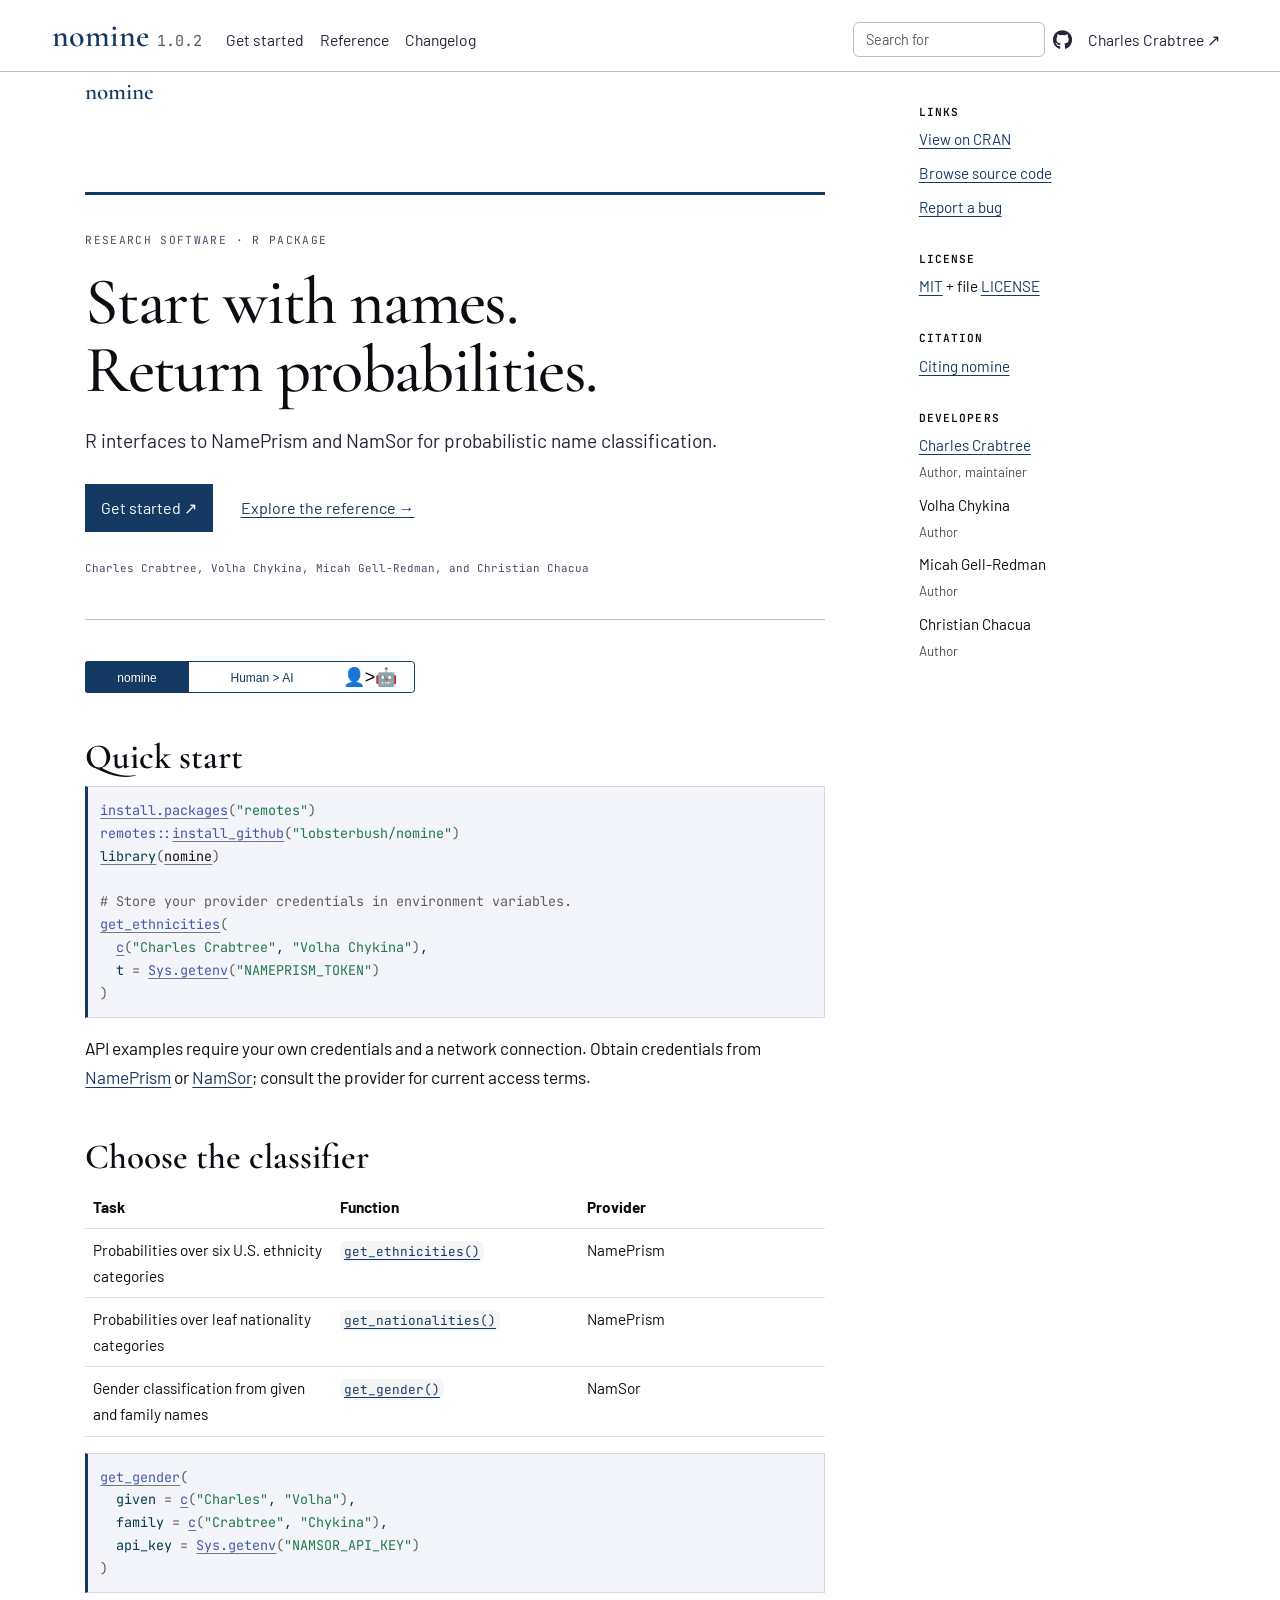
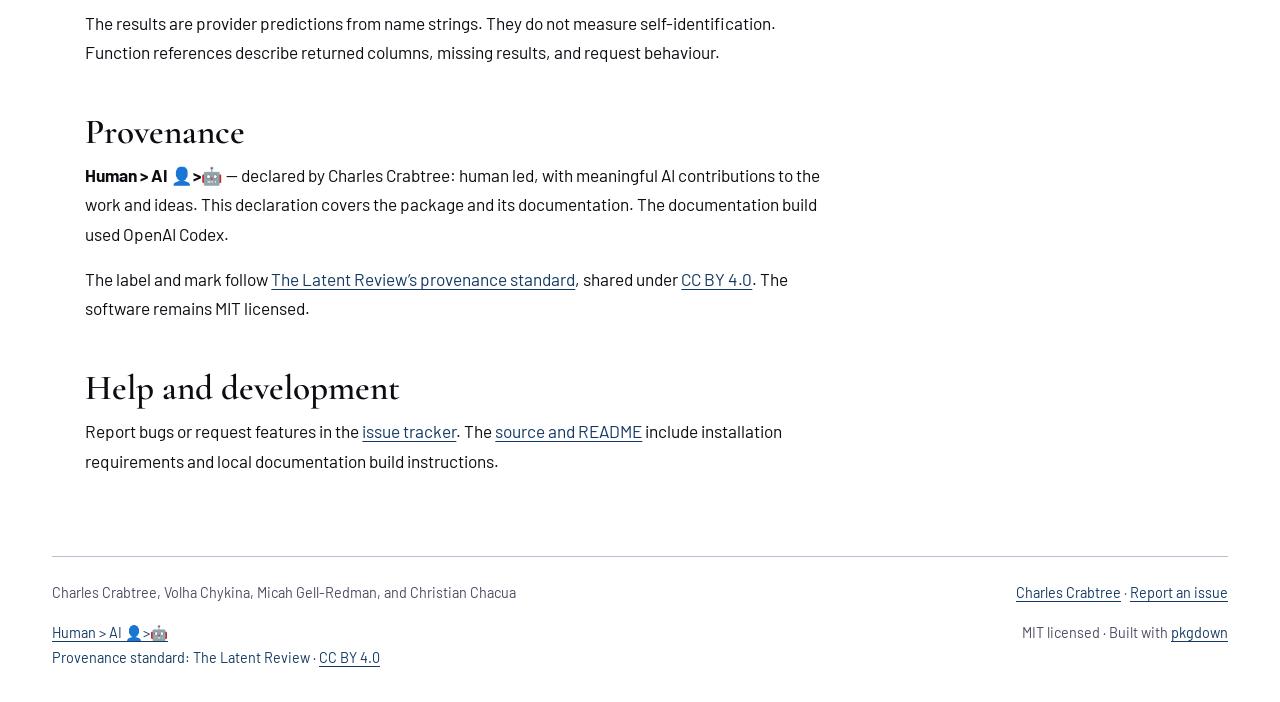
==== index.html @ 4169d0fc "Add documentation site and Human > AI provenance badges Co-Authored-By: warp-agent <warp-agent@warp." ====
<!DOCTYPE html>
<!-- Generated by pkgdown: do not edit by hand --><html lang="en">
<head>
<meta http-equiv="Content-Type" content="text/html; charset=UTF-8">
<meta charset="utf-8">
<meta http-equiv="X-UA-Compatible" content="IE=edge">
<meta name="viewport" content="width=device-width, initial-scale=1, shrink-to-fit=no">
<title>R interfaces to NamePrism and NamSor for probabilistic name classification • nomine</title>
<script src="deps/jquery-3.6.0/jquery-3.6.0.min.js"></script><meta name="viewport" content="width=device-width, initial-scale=1, shrink-to-fit=no">
<link href="deps/bootstrap-5.3.1/bootstrap.min.css" rel="stylesheet">
<script src="deps/bootstrap-5.3.1/bootstrap.bundle.min.js"></script><link href="deps/font-awesome-6.5.2/css/all.min.css" rel="stylesheet">
<link href="deps/font-awesome-6.5.2/css/v4-shims.min.css" rel="stylesheet">
<script src="deps/headroom-0.11.0/headroom.min.js"></script><script src="deps/headroom-0.11.0/jQuery.headroom.min.js"></script><script src="deps/bootstrap-toc-1.0.1/bootstrap-toc.min.js"></script><script src="deps/clipboard.js-2.0.11/clipboard.min.js"></script><script src="deps/search-1.0.0/autocomplete.jquery.min.js"></script><script src="deps/search-1.0.0/fuse.min.js"></script><script src="deps/search-1.0.0/mark.min.js"></script><!-- pkgdown --><script src="pkgdown.js"></script><link href="extra.css" rel="stylesheet">
<meta property="og:title" content="R interfaces to NamePrism and NamSor for probabilistic name classification">
<meta name="description" content="R interfaces to NamePrism and NamSor for probabilistic name classification.">
<meta property="og:description" content="R interfaces to NamePrism and NamSor for probabilistic name classification.">
<meta name="theme-color" content="#143a63">
</head>
<body>
    <a href="#main" class="visually-hidden-focusable">Skip to contents</a>


    <nav class="navbar navbar-expand-lg fixed-top bg-light" data-bs-theme="light" aria-label="Site navigation"><div class="container">

    <a class="navbar-brand me-2" href="index.html">nomine</a>

    <small class="nav-text text-muted me-auto" data-bs-toggle="tooltip" data-bs-placement="bottom" title="">1.0.2</small>


    <button class="navbar-toggler" type="button" data-bs-toggle="collapse" data-bs-target="#navbar" aria-controls="navbar" aria-expanded="false" aria-label="Toggle navigation">
      <span class="navbar-toggler-icon"></span>
    </button>

    <div id="navbar" class="collapse navbar-collapse ms-3">
      <ul class="navbar-nav me-auto">
<li class="nav-item"><a class="nav-link" href="index.html#quick-start">Get started</a></li>
<li class="nav-item"><a class="nav-link" href="reference/index.html">Reference</a></li>
<li class="nav-item"><a class="nav-link" href="news/index.html">Changelog</a></li>
      </ul>
<ul class="navbar-nav">
<li class="nav-item"><form class="form-inline" role="search">
 <input class="form-control" type="search" name="search-input" id="search-input" autocomplete="off" aria-label="Search site" placeholder="Search for" data-search-index="search.json">
</form></li>
<li class="nav-item"><a class="external-link nav-link" href="https://github.com/lobsterbush/nomine/" aria-label="GitHub"><span class="fa fab fa-github fa-lg"></span></a></li>
<li class="nav-item"><a class="external-link nav-link" href="https://charlescrabtree.org/">Charles Crabtree ↗</a></li>
      </ul>
</div>


  </div>
</nav><div class="container template-home">
<div class="row">
  <main id="main" class="col-md-9"><div class="section level1">
<div class="page-header"><h1 id="nomine">nomine<a class="anchor" aria-label="anchor" href="#nomine"></a>
</h1></div>
<div class="repllm-hero">
<p class="eyebrow">
Research software · R package
</p>
<p class="hero-title">
Start with names.<br>Return probabilities.
</p>
<p class="hero-summary">
R interfaces to NamePrism and NamSor for probabilistic name classification.
</p>
<p class="hero-links">
<a class="hero-primary" href="#quick-start">Get started ↗</a><a href="reference/index.html">Explore the reference →</a>
</p>
<p class="hero-meta">
Charles Crabtree, Volha Chykina, Micah Gell-Redman, and Christian Chacua
</p>
</div>
<p><a href="https://thelatentreview.com/provenance/" class="external-link"><img src="reference/figures/provenance.svg" alt="nomine: Human &gt; AI 👤&gt;🤖"></a></p>
<div class="section level2">
<h2 id="quick-start">Quick start<a class="anchor" aria-label="anchor" href="#quick-start"></a>
</h2>
<div class="sourceCode" id="cb1"><pre class="downlit sourceCode r">
<code class="sourceCode R"><span><span class="fu"><a href="https://rdrr.io/r/utils/install.packages.html" class="external-link">install.packages</a></span><span class="op">(</span><span class="st">"remotes"</span><span class="op">)</span></span>
<span><span class="fu">remotes</span><span class="fu">::</span><span class="fu"><a href="https://remotes.r-lib.org/reference/install_github.html" class="external-link">install_github</a></span><span class="op">(</span><span class="st">"lobsterbush/nomine"</span><span class="op">)</span></span>
<span><span class="kw"><a href="https://rdrr.io/r/base/library.html" class="external-link">library</a></span><span class="op">(</span><span class="va"><a href="https://github.com/lobsterbush/nomine" class="external-link">nomine</a></span><span class="op">)</span></span>
<span></span>
<span><span class="co"># Store your provider credentials in environment variables.</span></span>
<span><span class="fu"><a href="reference/get_ethnicities.html">get_ethnicities</a></span><span class="op">(</span></span>
<span>  <span class="fu"><a href="https://rdrr.io/r/base/c.html" class="external-link">c</a></span><span class="op">(</span><span class="st">"Charles Crabtree"</span>, <span class="st">"Volha Chykina"</span><span class="op">)</span>,</span>
<span>  t <span class="op">=</span> <span class="fu"><a href="https://rdrr.io/r/base/Sys.getenv.html" class="external-link">Sys.getenv</a></span><span class="op">(</span><span class="st">"NAMEPRISM_TOKEN"</span><span class="op">)</span></span>
<span><span class="op">)</span></span></code></pre></div>
<p>API examples require your own credentials and a network connection. Obtain credentials from <a href="https://www.name-prism.com/api" class="external-link">NamePrism</a> or <a href="https://namsor.app/" class="external-link">NamSor</a>; consult the provider for current access terms.</p>
</div>
<div class="section level2">
<h2 id="choose-the-classifier">Choose the classifier<a class="anchor" aria-label="anchor" href="#choose-the-classifier"></a>
</h2>
<table class="table">
<colgroup>
<col width="33%">
<col width="33%">
<col width="33%">
</colgroup>
<thead><tr>
<th>Task</th>
<th>Function</th>
<th>Provider</th>
</tr></thead>
<tbody>
<tr>
<td>Probabilities over six U.S. ethnicity categories</td>
<td><a href="reference/get_ethnicities.html"><code>get_ethnicities()</code></a></td>
<td>NamePrism</td>
</tr>
<tr>
<td>Probabilities over leaf nationality categories</td>
<td><a href="reference/get_nationalities.html"><code>get_nationalities()</code></a></td>
<td>NamePrism</td>
</tr>
<tr>
<td>Gender classification from given and family names</td>
<td><a href="reference/get_gender.html"><code>get_gender()</code></a></td>
<td>NamSor</td>
</tr>
</tbody>
</table>
<div class="sourceCode" id="cb2"><pre class="downlit sourceCode r">
<code class="sourceCode R"><span><span class="fu"><a href="reference/get_gender.html">get_gender</a></span><span class="op">(</span></span>
<span>  given <span class="op">=</span> <span class="fu"><a href="https://rdrr.io/r/base/c.html" class="external-link">c</a></span><span class="op">(</span><span class="st">"Charles"</span>, <span class="st">"Volha"</span><span class="op">)</span>,</span>
<span>  family <span class="op">=</span> <span class="fu"><a href="https://rdrr.io/r/base/c.html" class="external-link">c</a></span><span class="op">(</span><span class="st">"Crabtree"</span>, <span class="st">"Chykina"</span><span class="op">)</span>,</span>
<span>  api_key <span class="op">=</span> <span class="fu"><a href="https://rdrr.io/r/base/Sys.getenv.html" class="external-link">Sys.getenv</a></span><span class="op">(</span><span class="st">"NAMSOR_API_KEY"</span><span class="op">)</span></span>
<span><span class="op">)</span></span></code></pre></div>
<p>The results are provider predictions from name strings. They do not measure self-identification. Function references describe returned columns, missing results, and request behaviour.</p>
</div>
<div class="section level2">
<h2 id="provenance">Provenance<a class="anchor" aria-label="anchor" href="#provenance"></a>
</h2>
<p><strong>Human &gt; AI 👤&gt;🤖</strong> — declared by Charles Crabtree: human led, with meaningful AI contributions to the work and ideas. This declaration covers the package and its documentation. The documentation build used OpenAI Codex.</p>
<p>The label and mark follow <a href="https://thelatentreview.com/provenance/" class="external-link">The Latent Review’s provenance standard</a>, shared under <a href="https://creativecommons.org/licenses/by/4.0/" class="external-link">CC BY 4.0</a>. The software remains MIT licensed.</p>
</div>
<div class="section level2">
<h2 id="help-and-development">Help and development<a class="anchor" aria-label="anchor" href="#help-and-development"></a>
</h2>
<p>Report bugs or request features in the <a href="https://github.com/lobsterbush/nomine/issues" class="external-link">issue tracker</a>. The <a href="https://github.com/lobsterbush/nomine" class="external-link">source and README</a> include installation requirements and local documentation build instructions.</p>
</div>
</div>
  </main><aside class="col-md-3"><div class="links">
<h2 data-toc-skip>Links</h2>
<ul class="list-unstyled">
<li><a href="https://cloud.r-project.org/package=nomine" class="external-link">View on CRAN</a></li>
<li><a href="https://github.com/lobsterbush/nomine/" class="external-link">Browse source code</a></li>
<li><a href="https://github.com/lobsterbush/nomine/issues" class="external-link">Report a bug</a></li>
</ul>
</div>

<div class="license">
<h2 data-toc-skip>License</h2>
<ul class="list-unstyled">
<li>
<a href="https://opensource.org/licenses/mit-license.php" class="external-link">MIT</a> + file <a href="LICENSE-text.html">LICENSE</a>
</li>
</ul>
</div>


<div class="citation">
<h2 data-toc-skip>Citation</h2>
<ul class="list-unstyled">
<li><a href="authors.html#citation">Citing nomine</a></li>
</ul>
</div>

<div class="developers">
<h2 data-toc-skip>Developers</h2>
<ul class="list-unstyled">
<li>
<a href="https://charlescrabtree.org/" class="external-link">Charles Crabtree</a> <br><small class="roles"> Author, maintainer </small>   </li>
<li>Volha Chykina <br><small class="roles"> Author </small>   </li>
<li>Micah Gell-Redman <br><small class="roles"> Author </small>   </li>
<li>Christian Chacua <br><small class="roles"> Author </small>   </li>
</ul>
</div>



  </aside>
</div>


    <footer><div class="pkgdown-footer-left">
<p>Charles Crabtree, Volha Chykina, Micah Gell-Redman, and Christian Chacua</p>
<p class="provenance-label"><a href="https://thelatentreview.com/provenance/" class="external-link">Human &gt; AI <span aria-hidden="true">👤&gt;🤖</span></a><br>Provenance standard: The Latent Review · <a href="https://creativecommons.org/licenses/by/4.0/" class="external-link">CC BY 4.0</a></p>
</div>
<div class="pkgdown-footer-right">
<p><a href="https://charlescrabtree.org/" class="external-link">Charles Crabtree</a> · <a href="https://github.com/lobsterbush/nomine/issues" class="external-link">Report an issue</a></p>
<p>MIT licensed · Built with <a href="https://pkgdown.r-lib.org/" class="external-link">pkgdown</a></p>
</div>

    </footer>
</div>





  </body>
</html>
---- deps/font-awesome-6.5.2/css/v4-shims.min.css ----
/*!
 * Font Awesome Free 6.5.2 by @fontawesome - https://fontawesome.com
 * License - https://fontawesome.com/license/free (Icons: CC BY 4.0, Fonts: SIL OFL 1.1, Code: MIT License)
 * Copyright 2024 Fonticons, Inc.
 */
.fa.fa-glass:before{content:"\f000"}.fa.fa-envelope-o{font-family:"Font Awesome 6 Free";font-weight:400}.fa.fa-envelope-o:before{content:"\f0e0"}.fa.fa-star-o{font-family:"Font Awesome 6 Free";font-weight:400}.fa.fa-star-o:before{content:"\f005"}.fa.fa-close:before,.fa.fa-remove:before{content:"\f00d"}.fa.fa-gear:before{content:"\f013"}.fa.fa-trash-o{font-family:"Font Awesome 6 Free";font-weight:400}.fa.fa-trash-o:before{content:"\f2ed"}.fa.fa-home:before{content:"\f015"}.fa.fa-file-o{font-family:"Font Awesome 6 Free";font-weight:400}.fa.fa-file-o:before{content:"\f15b"}.fa.fa-clock-o{font-family:"Font Awesome 6 Free";font-weight:400}.fa.fa-clock-o:before{content:"\f017"}.fa.fa-arrow-circle-o-down{font-family:"Font Awesome 6 Free";font-weight:400}.fa.fa-arrow-circle-o-down:before{content:"\f358"}.fa.fa-arrow-circle-o-up{font-family:"Font Awesome 6 Free";font-weight:400}.fa.fa-arrow-circle-o-up:before{content:"\f35b"}.fa.fa-play-circle-o{font-family:"Font Awesome 6 Free";font-weight:400}.fa.fa-play-circle-o:before{content:"\f144"}.fa.fa-repeat:before,.fa.fa-rotate-right:before{content:"\f01e"}.fa.fa-refresh:before{content:"\f021"}.fa.fa-list-alt{font-family:"Font Awesome 6 Free";font-weight:400}.fa.fa-list-alt:before{content:"\f022"}.fa.fa-dedent:before{content:"\f03b"}.fa.fa-video-camera:before{content:"\f03d"}.fa.fa-picture-o{font-family:"Font Awesome 6 Free";font-weight:400}.fa.fa-picture-o:before{content:"\f03e"}.fa.fa-photo{font-family:"Font Awesome 6 Free";font-weight:400}.fa.fa-photo:before{content:"\f03e"}.fa.fa-image{font-family:"Font Awesome 6 Free";font-weight:400}.fa.fa-image:before{content:"\f03e"}.fa.fa-map-marker:before{content:"\f3c5"}.fa.fa-pencil-square-o{font-family:"Font Awesome 6 Free";font-weight:400}.fa.fa-pencil-square-o:before{content:"\f044"}.fa.fa-edit{font-family:"Font Awesome 6 Free";font-weight:400}.fa.fa-edit:before{content:"\f044"}.fa.fa-share-square-o:before{content:"\f14d"}.fa.fa-check-square-o{font-family:"Font Awesome 6 Free";font-weight:400}.fa.fa-check-square-o:before{content:"\f14a"}.fa.fa-arrows:before{content:"\f0b2"}.fa.fa-times-circle-o{font-family:"Font Awesome 6 Free";font-weight:400}.fa.fa-times-circle-o:before{content:"\f057"}.fa.fa-check-circle-o{font-family:"Font Awesome 6 Free";font-weight:400}.fa.fa-check-circle-o:before{content:"\f058"}.fa.fa-mail-forward:before{content:"\f064"}.fa.fa-expand:before{content:"\f424"}.fa.fa-compress:before{content:"\f422"}.fa.fa-eye,.fa.fa-eye-slash{font-family:"Font Awesome 6 Free";font-weight:400}.fa.fa-warning:before{content:"\f071"}.fa.fa-calendar:before{content:"\f073"}.fa.fa-arrows-v:before{content:"\f338"}.fa.fa-arrows-h:before{content:"\f337"}.fa.fa-bar-chart-o:before,.fa.fa-bar-chart:before{content:"\e0e3"}.fa.fa-twitter-square{font-family:"Font Awesome 6 Brands";font-weight:400}.fa.fa-twitter-square:before{content:"\f081"}.fa.fa-facebook-square{font-family:"Font Awesome 6 Brands";font-weight:400}.fa.fa-facebook-square:before{content:"\f082"}.fa.fa-gears:before{content:"\f085"}.fa.fa-thumbs-o-up{font-family:"Font Awesome 6 Free";font-weight:400}.fa.fa-thumbs-o-up:before{content:"\f164"}.fa.fa-thumbs-o-down{font-family:"Font Awesome 6 Free";font-weight:400}.fa.fa-thumbs-o-down:before{content:"\f165"}.fa.fa-heart-o{font-family:"Font Awesome 6 Free";font-weight:400}.fa.fa-heart-o:before{content:"\f004"}.fa.fa-sign-out:before{content:"\f2f5"}.fa.fa-linkedin-square{font-family:"Font Awesome 6 Brands";font-weight:400}.fa.fa-linkedin-square:before{content:"\f08c"}.fa.fa-thumb-tack:before{content:"\f08d"}.fa.fa-external-link:before{content:"\f35d"}.fa.fa-sign-in:before{content:"\f2f6"}.fa.fa-github-square{font-family:"Font Awesome 6 Brands";font-weight:400}.fa.fa-github-square:before{content:"\f092"}.fa.fa-lemon-o{font-family:"Font Awesome 6 Free";font-weight:400}.fa.fa-lemon-o:before{content:"\f094"}.fa.fa-square-o{font-family:"Font Awesome 6 Free";font-weight:400}.fa.fa-square-o:before{content:"\f0c8"}.fa.fa-bookmark-o{font-family:"Font Awesome 6 Free";font-weight:400}.fa.fa-bookmark-o:before{content:"\f02e"}.fa.fa-facebook,.fa.fa-twitter{font-family:"Font Awesome 6 Brands";font-weight:400}.fa.fa-facebook:before{content:"\f39e"}.fa.fa-facebook-f{font-family:"Font Awesome 6 Brands";font-weight:400}.fa.fa-facebook-f:before{content:"\f39e"}.fa.fa-github{font-family:"Font Awesome 6 Brands";font-weight:400}.fa.fa-credit-card{font-family:"Font Awesome 6 Free";font-weight:400}.fa.fa-feed:before{content:"\f09e"}.fa.fa-hdd-o{font-family:"Font Awesome 6 Free";font-weight:400}.fa.fa-hdd-o:before{content:"\f0a0"}.fa.fa-hand-o-right{font-family:"Font Awesome 6 Free";font-weight:400}.fa.fa-hand-o-right:before{content:"\f0a4"}.fa.fa-hand-o-left{font-family:"Font Awesome 6 Free";font-weight:400}.fa.fa-hand-o-left:before{content:"\f0a5"}.fa.fa-hand-o-up{font-family:"Font Awesome 6 Free";font-weight:400}.fa.fa-hand-o-up:before{content:"\f0a6"}.fa.fa-hand-o-down{font-family:"Font Awesome 6 Free";font-weight:400}.fa.fa-hand-o-down:before{content:"\f0a7"}.fa.fa-globe:before{content:"\f57d"}.fa.fa-tasks:before{content:"\f828"}.fa.fa-arrows-alt:before{content:"\f31e"}.fa.fa-group:before{content:"\f0c0"}.fa.fa-chain:before{content:"\f0c1"}.fa.fa-cut:before{content:"\f0c4"}.fa.fa-files-o{font-family:"Font Awesome 6 Free";font-weight:400}.fa.fa-files-o:before{content:"\f0c5"}.fa.fa-floppy-o{font-family:"Font Awesome 6 Free";font-weight:400}.fa.fa-floppy-o:before{content:"\f0c7"}.fa.fa-save{font-family:"Font Awesome 6 Free";font-weight:400}.fa.fa-save:before{content:"\f0c7"}.fa.fa-navicon:before,.fa.fa-reorder:before{content:"\f0c9"}.fa.fa-magic:before{content:"\e2ca"}.fa.fa-pinterest,.fa.fa-pinterest-square{font-family:"Font Awesome 6 Brands";font-weight:400}.fa.fa-pinterest-square:before{content:"\f0d3"}.fa.fa-google-plus-square{font-family:"Font Awesome 6 Brands";font-weight:400}.fa.fa-google-plus-square:before{content:"\f0d4"}.fa.fa-google-plus{font-family:"Font Awesome 6 Brands";font-weight:400}.fa.fa-google-plus:before{content:"\f0d5"}.fa.fa-money:before{content:"\f3d1"}.fa.fa-unsorted:before{content:"\f0dc"}.fa.fa-sort-desc:before{content:"\f0dd"}.fa.fa-sort-asc:before{content:"\f0de"}.fa.fa-linkedin{font-family:"Font Awesome 6 Brands";font-weight:400}.fa.fa-linkedin:before{content:"\f0e1"}.fa.fa-rotate-left:before{content:"\f0e2"}.fa.fa-legal:before{content:"\f0e3"}.fa.fa-dashboard:before,.fa.fa-tachometer:before{content:"\f625"}.fa.fa-comment-o{font-family:"Font Awesome 6 Free";font-weight:400}.fa.fa-comment-o:before{content:"\f075"}.fa.fa-comments-o{font-family:"Font Awesome 6 Free";font-weight:400}.fa.fa-comments-o:before{content:"\f086"}.fa.fa-flash:before{content:"\f0e7"}.fa.fa-clipboard:before{content:"\f0ea"}.fa.fa-lightbulb-o{font-family:"Font Awesome 6 Free";font-weight:400}.fa.fa-lightbulb-o:before{content:"\f0eb"}.fa.fa-exchange:before{content:"\f362"}.fa.fa-cloud-download:before{content:"\f0ed"}.fa.fa-cloud-upload:before{content:"\f0ee"}.fa.fa-bell-o{font-family:"Font Awesome 6 Free";font-weight:400}.fa.fa-bell-o:before{content:"\f0f3"}.fa.fa-cutlery:before{content:"\f2e7"}.fa.fa-file-text-o{font-family:"Font Awesome 6 Free";font-weight:400}.fa.fa-file-text-o:before{content:"\f15c"}.fa.fa-building-o{font-family:"Font Awesome 6 Free";font-weight:400}.fa.fa-building-o:before{content:"\f1ad"}.fa.fa-hospital-o{font-family:"Font Awesome 6 Free";font-weight:400}.fa.fa-hospital-o:before{content:"\f0f8"}.fa.fa-tablet:before{content:"\f3fa"}.fa.fa-mobile-phone:before,.fa.fa-mobile:before{content:"\f3cd"}.fa.fa-circle-o{font-family:"Font Awesome 6 Free";font-weight:400}.fa.fa-circle-o:before{content:"\f111"}.fa.fa-mail-reply:before{content:"\f3e5"}.fa.fa-github-alt{font-family:"Font Awesome 6 Brands";font-weight:400}.fa.fa-folder-o{font-family:"Font Awesome 6 Free";font-weight:400}.fa.fa-folder-o:before{content:"\f07b"}.fa.fa-folder-open-o{font-family:"Font Awesome 6 Free";font-weight:400}.fa.fa-folder-open-o:before{content:"\f07c"}.fa.fa-smile-o{font-family:"Font Awesome 6 Free";font-weight:400}.fa.fa-smile-o:before{content:"\f118"}.fa.fa-frown-o{font-family:"Font Awesome 6 Free";font-weight:400}.fa.fa-frown-o:before{content:"\f119"}.fa.fa-meh-o{font-family:"Font Awesome 6 Free";font-weight:400}.fa.fa-meh-o:before{content:"\f11a"}.fa.fa-keyboard-o{font-family:"Font Awesome 6 Free";font-weight:400}.fa.fa-keyboard-o:before{content:"\f11c"}.fa.fa-flag-o{font-family:"Font Awesome 6 Free";font-weight:400}.fa.fa-flag-o:before{content:"\f024"}.fa.fa-mail-reply-all:before{content:"\f122"}.fa.fa-star-half-o{font-family:"Font Awesome 6 Free";font-weight:400}.fa.fa-star-half-o:before{content:"\f5c0"}.fa.fa-star-half-empty{font-family:"Font Awesome 6 Free";font-weight:400}.fa.fa-star-half-empty:before{content:"\f5c0"}.fa.fa-star-half-full{font-family:"Font Awesome 6 Free";font-weight:400}.fa.fa-star-half-full:before{content:"\f5c0"}.fa.fa-code-fork:before{content:"\f126"}.fa.fa-chain-broken:before,.fa.fa-unlink:before{content:"\f127"}.fa.fa-calendar-o{font-family:"Font Awesome 6 Free";font-weight:400}.fa.fa-calendar-o:before{content:"\f133"}.fa.fa-css3,.fa.fa-html5,.fa.fa-maxcdn{font-family:"Font Awesome 6 Brands";font-weight:400}.fa.fa-unlock-alt:before{content:"\f09c"}.fa.fa-minus-square-o{font-family:"Font Awesome 6 Free";font-weight:400}.fa.fa-minus-square-o:before{content:"\f146"}.fa.fa-level-up:before{content:"\f3bf"}.fa.fa-level-down:before{content:"\f3be"}.fa.fa-pencil-square:before{content:"\f14b"}.fa.fa-external-link-square:before{content:"\f360"}.fa.fa-compass{font-family:"Font Awesome 6 Free";font-weight:400}.fa.fa-caret-square-o-down{font-family:"Font Awesome 6 Free";font-weight:400}.fa.fa-caret-square-o-down:before{content:"\f150"}.fa.fa-toggle-down{font-family:"Font Awesome 6 Free";font-weight:400}.fa.fa-toggle-down:before{content:"\f150"}.fa.fa-caret-square-o-up{font-family:"Font Awesome 6 Free";font-weight:400}.fa.fa-caret-square-o-up:before{content:"\f151"}.fa.fa-toggle-up{font-family:"Font Awesome 6 Free";font-weight:400}.fa.fa-toggle-up:before{content:"\f151"}.fa.fa-caret-square-o-right{font-family:"Font Awesome 6 Free";font-weight:400}.fa.fa-caret-square-o-right:before{content:"\f152"}.fa.fa-toggle-right{font-family:"Font Awesome 6 Free";font-weight:400}.fa.fa-toggle-right:before{content:"\f152"}.fa.fa-eur:before,.fa.fa-euro:before{content:"\f153"}.fa.fa-gbp:before{content:"\f154"}.fa.fa-dollar:before,.fa.fa-usd:before{content:"\24"}.fa.fa-inr:before,.fa.fa-rupee:before{content:"\e1bc"}.fa.fa-cny:before,.fa.fa-jpy:before,.fa.fa-rmb:before,.fa.fa-yen:before{content:"\f157"}.fa.fa-rouble:before,.fa.fa-rub:before,.fa.fa-ruble:before{content:"\f158"}.fa.fa-krw:before,.fa.fa-won:before{content:"\f159"}.fa.fa-bitcoin,.fa.fa-btc{font-family:"Font Awesome 6 Brands";font-weight:400}.fa.fa-bitcoin:before{content:"\f15a"}.fa.fa-file-text:before{content:"\f15c"}.fa.fa-sort-alpha-asc:before{content:"\f15d"}.fa.fa-sort-alpha-desc:before{content:"\f881"}.fa.fa-sort-amount-asc:before{content:"\f884"}.fa.fa-sort-amount-desc:before{content:"\f160"}.fa.fa-sort-numeric-asc:before{content:"\f162"}.fa.fa-sort-numeric-desc:before{content:"\f886"}.fa.fa-youtube-square{font-family:"Font Awesome 6 Brands";font-weight:400}.fa.fa-youtube-square:before{content:"\f431"}.fa.fa-xing,.fa.fa-xing-square,.fa.fa-youtube{font-family:"Font Awesome 6 Brands";font-weight:400}.fa.fa-xing-square:before{content:"\f169"}.fa.fa-youtube-play{font-family:"Font Awesome 6 Brands";font-weight:400}.fa.fa-youtube-play:before{content:"\f167"}.fa.fa-adn,.fa.fa-bitbucket,.fa.fa-bitbucket-square,.fa.fa-dropbox,.fa.fa-flickr,.fa.fa-instagram,.fa.fa-stack-overflow{font-family:"Font Awesome 6 Brands";font-weight:400}.fa.fa-bitbucket-square:before{content:"\f171"}.fa.fa-tumblr,.fa.fa-tumblr-square{font-family:"Font Awesome 6 Brands";font-weight:400}.fa.fa-tumblr-square:before{content:"\f174"}.fa.fa-long-arrow-down:before{content:"\f309"}.fa.fa-long-arrow-up:before{content:"\f30c"}.fa.fa-long-arrow-left:before{content:"\f30a"}.fa.fa-long-arrow-right:before{content:"\f30b"}.fa.fa-android,.fa.fa-apple,.fa.fa-dribbble,.fa.fa-foursquare,.fa.fa-gittip,.fa.fa-gratipay,.fa.fa-linux,.fa.fa-skype,.fa.fa-trello,.fa.fa-windows{font-family:"Font Awesome 6 Brands";font-weight:400}.fa.fa-gittip:before{content:"\f184"}.fa.fa-sun-o{font-family:"Font Awesome 6 Free";font-weight:400}.fa.fa-sun-o:before{content:"\f185"}.fa.fa-moon-o{font-family:"Font Awesome 6 Free";font-weight:400}.fa.fa-moon-o:before{content:"\f186"}.fa.fa-pagelines,.fa.fa-renren,.fa.fa-stack-exchange,.fa.fa-vk,.fa.fa-weibo{font-family:"Font Awesome 6 Brands";font-weight:400}.fa.fa-arrow-circle-o-right{font-family:"Font Awesome 6 Free";font-weight:400}.fa.fa-arrow-circle-o-right:before{content:"\f35a"}.fa.fa-arrow-circle-o-left{font-family:"Font Awesome 6 Free";font-weight:400}.fa.fa-arrow-circle-o-left:before{content:"\f359"}.fa.fa-caret-square-o-left{font-family:"Font Awesome 6 Free";font-weight:400}.fa.fa-caret-square-o-left:before{content:"\f191"}.fa.fa-toggle-left{font-family:"Font Awesome 6 Free";font-weight:400}.fa.fa-toggle-left:before{content:"\f191"}.fa.fa-dot-circle-o{font-family:"Font Awesome 6 Free";font-weight:400}.fa.fa-dot-circle-o:before{content:"\f192"}.fa.fa-vimeo-square{font-family:"Font Awesome 6 Brands";font-weight:400}.fa.fa-vimeo-square:before{content:"\f194"}.fa.fa-try:before,.fa.fa-turkish-lira:before{content:"\e2bb"}.fa.fa-plus-square-o{font-family:"Font Awesome 6 Free";font-weight:400}.fa.fa-plus-square-o:before{content:"\f0fe"}.fa.fa-openid,.fa.fa-slack,.fa.fa-wordpress{font-family:"Font Awesome 6 Brands";font-weight:400}.fa.fa-bank:before,.fa.fa-institution:before{content:"\f19c"}.fa.fa-mortar-board:before{content:"\f19d"}.fa.fa-google,.fa.fa-reddit,.fa.fa-reddit-square,.fa.fa-yahoo{font-family:"Font Awesome 6 Brands";font-weight:400}.fa.fa-reddit-square:before{content:"\f1a2"}.fa.fa-behance,.fa.fa-behance-square,.fa.fa-delicious,.fa.fa-digg,.fa.fa-drupal,.fa.fa-joomla,.fa.fa-pied-piper-alt,.fa.fa-pied-piper-pp,.fa.fa-stumbleupon,.fa.fa-stumbleupon-circle{font-family:"Font Awesome 6 Brands";font-weight:400}.fa.fa-behance-square:before{content:"\f1b5"}.fa.fa-steam,.fa.fa-steam-square{font-family:"Font Awesome 6 Brands";font-weight:400}.fa.fa-steam-square:before{content:"\f1b7"}.fa.fa-automobile:before{content:"\f1b9"}.fa.fa-cab:before{content:"\f1ba"}.fa.fa-deviantart,.fa.fa-soundcloud,.fa.fa-spotify{font-family:"Font Awesome 6 Brands";font-weight:400}.fa.fa-file-pdf-o{font-family:"Font Awesome 6 Free";font-weight:400}.fa.fa-file-pdf-o:before{content:"\f1c1"}.fa.fa-file-word-o{font-family:"Font Awesome 6 Free";font-weight:400}.fa.fa-file-word-o:before{content:"\f1c2"}.fa.fa-file-excel-o{font-family:"Font Awesome 6 Free";font-weight:400}.fa.fa-file-excel-o:before{content:"\f1c3"}.fa.fa-file-powerpoint-o{font-family:"Font Awesome 6 Free";font-weight:400}.fa.fa-file-powerpoint-o:before{content:"\f1c4"}.fa.fa-file-image-o{font-family:"Font Awesome 6 Free";font-weight:400}.fa.fa-file-image-o:before{content:"\f1c5"}.fa.fa-file-photo-o{font-family:"Font Awesome 6 Free";font-weight:400}.fa.fa-file-photo-o:before{content:"\f1c5"}.fa.fa-file-picture-o{font-family:"Font Awesome 6 Free";font-weight:400}.fa.fa-file-picture-o:before{content:"\f1c5"}.fa.fa-file-archive-o{font-family:"Font Awesome 6 Free";font-weight:400}.fa.fa-file-archive-o:before{content:"\f1c6"}.fa.fa-file-zip-o{font-family:"Font Awesome 6 Free";font-weight:400}.fa.fa-file-zip-o:before{content:"\f1c6"}.fa.fa-file-audio-o{font-family:"Font Awesome 6 Free";font-weight:400}.fa.fa-file-audio-o:before{content:"\f1c7"}.fa.fa-file-sound-o{font-family:"Font Awesome 6 Free";font-weight:400}.fa.fa-file-sound-o:before{content:"\f1c7"}.fa.fa-file-video-o{font-family:"Font Awesome 6 Free";font-weight:400}.fa.fa-file-video-o:before{content:"\f1c8"}.fa.fa-file-movie-o{font-family:"Font Awesome 6 Free";font-weight:400}.fa.fa-file-movie-o:before{content:"\f1c8"}.fa.fa-file-code-o{font-family:"Font Awesome 6 Free";font-weight:400}.fa.fa-file-code-o:before{content:"\f1c9"}.fa.fa-codepen,.fa.fa-jsfiddle,.fa.fa-vine{font-family:"Font Awesome 6 Brands";font-weight:400}.fa.fa-life-bouy:before,.fa.fa-life-buoy:before,.fa.fa-life-saver:before,.fa.fa-support:before{content:"\f1cd"}.fa.fa-circle-o-notch:before{content:"\f1ce"}.fa.fa-ra,.fa.fa-rebel{font-family:"Font Awesome 6 Brands";font-weight:400}.fa.fa-ra:before{content:"\f1d0"}.fa.fa-resistance{font-family:"Font Awesome 6 Brands";font-weight:400}.fa.fa-resistance:before{content:"\f1d0"}.fa.fa-empire,.fa.fa-ge{font-family:"Font Awesome 6 Brands";font-weight:400}.fa.fa-ge:before{content:"\f1d1"}.fa.fa-git-square{font-family:"Font Awesome 6 Brands";font-weight:400}.fa.fa-git-square:before{content:"\f1d2"}.fa.fa-git,.fa.fa-hacker-news,.fa.fa-y-combinator-square{font-family:"Font Awesome 6 Brands";font-weight:400}.fa.fa-y-combinator-square:before{content:"\f1d4"}.fa.fa-yc-square{font-family:"Font Awesome 6 Brands";font-weight:400}.fa.fa-yc-square:before{content:"\f1d4"}.fa.fa-qq,.fa.fa-tencent-weibo,.fa.fa-wechat,.fa.fa-weixin{font-family:"Font Awesome 6 Brands";font-weight:400}.fa.fa-wechat:before{content:"\f1d7"}.fa.fa-send:before{content:"\f1d8"}.fa.fa-paper-plane-o{font-family:"Font Awesome 6 Free";font-weight:400}.fa.fa-paper-plane-o:before{content:"\f1d8"}.fa.fa-send-o{font-family:"Font Awesome 6 Free";font-weight:400}.fa.fa-send-o:before{content:"\f1d8"}.fa.fa-circle-thin{font-family:"Font Awesome 6 Free";font-weight:400}.fa.fa-circle-thin:before{content:"\f111"}.fa.fa-header:before{content:"\f1dc"}.fa.fa-futbol-o{font-family:"Font Awesome 6 Free";font-weight:400}.fa.fa-futbol-o:before{content:"\f1e3"}.fa.fa-soccer-ball-o{font-family:"Font Awesome 6 Free";font-weight:400}.fa.fa-soccer-ball-o:before{content:"\f1e3"}.fa.fa-slideshare,.fa.fa-twitch,.fa.fa-yelp{font-family:"Font Awesome 6 Brands";font-weight:400}.fa.fa-newspaper-o{font-family:"Font Awesome 6 Free";font-weight:400}.fa.fa-newspaper-o:before{content:"\f1ea"}.fa.fa-cc-amex,.fa.fa-cc-discover,.fa.fa-cc-mastercard,.fa.fa-cc-paypal,.fa.fa-cc-stripe,.fa.fa-cc-visa,.fa.fa-google-wallet,.fa.fa-paypal{font-family:"Font Awesome 6 Brands";font-weight:400}.fa.fa-bell-slash-o{font-family:"Font Awesome 6 Free";font-weight:400}.fa.fa-bell-slash-o:before{content:"\f1f6"}.fa.fa-trash:before{content:"\f2ed"}.fa.fa-copyright{font-family:"Font Awesome 6 Free";font-weight:400}.fa.fa-eyedropper:before{content:"\f1fb"}.fa.fa-area-chart:before{content:"\f1fe"}.fa.fa-pie-chart:before{content:"\f200"}.fa.fa-line-chart:before{content:"\f201"}.fa.fa-lastfm,.fa.fa-lastfm-square{font-family:"Font Awesome 6 Brands";font-weight:400}.fa.fa-lastfm-square:before{content:"\f203"}.fa.fa-angellist,.fa.fa-ioxhost{font-family:"Font Awesome 6 Brands";font-weight:400}.fa.fa-cc{font-family:"Font Awesome 6 Free";font-weight:400}.fa.fa-cc:before{content:"\f20a"}.fa.fa-ils:before,.fa.fa-shekel:before,.fa.fa-sheqel:before{content:"\f20b"}.fa.fa-buysellads,.fa.fa-connectdevelop,.fa.fa-dashcube,.fa.fa-forumbee,.fa.fa-leanpub,.fa.fa-sellsy,.fa.fa-shirtsinbulk,.fa.fa-simplybuilt,.fa.fa-skyatlas{font-family:"Font Awesome 6 Brands";font-weight:400}.fa.fa-diamond{font-family:"Font Awesome 6 Free";font-weight:400}.fa.fa-diamond:before{content:"\f3a5"}.fa.fa-intersex:before,.fa.fa-transgender:before{content:"\f224"}.fa.fa-transgender-alt:before{content:"\f225"}.fa.fa-facebook-official{font-family:"Font Awesome 6 Brands";font-weight:400}.fa.fa-facebook-official:before{content:"\f09a"}.fa.fa-pinterest-p,.fa.fa-whatsapp{font-family:"Font Awesome 6 Brands";font-weight:400}.fa.fa-hotel:before{content:"\f236"}.fa.fa-medium,.fa.fa-viacoin,.fa.fa-y-combinator,.fa.fa-yc{font-family:"Font Awesome 6 Brands";font-weight:400}.fa.fa-yc:before{content:"\f23b"}.fa.fa-expeditedssl,.fa.fa-opencart,.fa.fa-optin-monster{font-family:"Font Awesome 6 Brands";font-weight:400}.fa.fa-battery-4:before,.fa.fa-battery:before{content:"\f240"}.fa.fa-battery-3:before{content:"\f241"}.fa.fa-battery-2:before{content:"\f242"}.fa.fa-battery-1:before{content:"\f243"}.fa.fa-battery-0:before{content:"\f244"}.fa.fa-object-group,.fa.fa-object-ungroup,.fa.fa-sticky-note-o{font-family:"Font Awesome 6 Free";font-weight:400}.fa.fa-sticky-note-o:before{content:"\f249"}.fa.fa-cc-diners-club,.fa.fa-cc-jcb{font-family:"Font Awesome 6 Brands";font-weight:400}.fa.fa-clone{font-family:"Font Awesome 6 Free";font-weight:400}.fa.fa-hourglass-o:before{content:"\f254"}.fa.fa-hourglass-1:before{content:"\f251"}.fa.fa-hourglass-2:before{content:"\f252"}.fa.fa-hourglass-3:before{content:"\f253"}.fa.fa-hand-rock-o{font-family:"Font Awesome 6 Free";font-weight:400}.fa.fa-hand-rock-o:before{content:"\f255"}.fa.fa-hand-grab-o{font-family:"Font Awesome 6 Free";font-weight:400}.fa.fa-hand-grab-o:before{content:"\f255"}.fa.fa-hand-paper-o{font-family:"Font Awesome 6 Free";font-weight:400}.fa.fa-hand-paper-o:before{content:"\f256"}.fa.fa-hand-stop-o{font-family:"Font Awesome 6 Free";font-weight:400}.fa.fa-hand-stop-o:before{content:"\f256"}.fa.fa-hand-scissors-o{font-family:"Font Awesome 6 Free";font-weight:400}.fa.fa-hand-scissors-o:before{content:"\f257"}.fa.fa-hand-lizard-o{font-family:"Font Awesome 6 Free";font-weight:400}.fa.fa-hand-lizard-o:before{content:"\f258"}.fa.fa-hand-spock-o{font-family:"Font Awesome 6 Free";font-weight:400}.fa.fa-hand-spock-o:before{content:"\f259"}.fa.fa-hand-pointer-o{font-family:"Font Awesome 6 Free";font-weight:400}.fa.fa-hand-pointer-o:before{content:"\f25a"}.fa.fa-hand-peace-o{font-family:"Font Awesome 6 Free";font-weight:400}.fa.fa-hand-peace-o:before{content:"\f25b"}.fa.fa-registered{font-family:"Font Awesome 6 Free";font-weight:400}.fa.fa-creative-commons,.fa.fa-gg,.fa.fa-gg-circle,.fa.fa-odnoklassniki,.fa.fa-odnoklassniki-square{font-family:"Font Awesome 6 Brands";font-weight:400}.fa.fa-odnoklassniki-square:before{content:"\f264"}.fa.fa-chrome,.fa.fa-firefox,.fa.fa-get-pocket,.fa.fa-internet-explorer,.fa.fa-opera,.fa.fa-safari,.fa.fa-wikipedia-w{font-family:"Font Awesome 6 Brands";font-weight:400}.fa.fa-television:before{content:"\f26c"}.fa.fa-500px,.fa.fa-amazon,.fa.fa-contao{font-family:"Font Awesome 6 Brands";font-weight:400}.fa.fa-calendar-plus-o{font-family:"Font Awesome 6 Free";font-weight:400}.fa.fa-calendar-plus-o:before{content:"\f271"}.fa.fa-calendar-minus-o{font-family:"Font Awesome 6 Free";font-weight:400}.fa.fa-calendar-minus-o:before{content:"\f272"}.fa.fa-calendar-times-o{font-family:"Font Awesome 6 Free";font-weight:400}.fa.fa-calendar-times-o:before{content:"\f273"}.fa.fa-calendar-check-o{font-family:"Font Awesome 6 Free";font-weight:400}.fa.fa-calendar-check-o:before{content:"\f274"}.fa.fa-map-o{font-family:"Font Awesome 6 Free";font-weight:400}.fa.fa-map-o:before{content:"\f279"}.fa.fa-commenting:before{content:"\f4ad"}.fa.fa-commenting-o{font-family:"Font Awesome 6 Free";font-weight:400}.fa.fa-commenting-o:before{content:"\f4ad"}.fa.fa-houzz,.fa.fa-vimeo{font-family:"Font Awesome 6 Brands";font-weight:400}.fa.fa-vimeo:before{content:"\f27d"}.fa.fa-black-tie,.fa.fa-edge,.fa.fa-fonticons,.fa.fa-reddit-alien{font-family:"Font Awesome 6 Brands";font-weight:400}.fa.fa-credit-card-alt:before{content:"\f09d"}.fa.fa-codiepie,.fa.fa-fort-awesome,.fa.fa-mixcloud,.fa.fa-modx,.fa.fa-product-hunt,.fa.fa-scribd,.fa.fa-usb{font-family:"Font Awesome 6 Brands";font-weight:400}.fa.fa-pause-circle-o{font-family:"Font Awesome 6 Free";font-weight:400}.fa.fa-pause-circle-o:before{content:"\f28b"}.fa.fa-stop-circle-o{font-family:"Font Awesome 6 Free";font-weight:400}.fa.fa-stop-circle-o:before{content:"\f28d"}.fa.fa-bluetooth,.fa.fa-bluetooth-b,.fa.fa-envira,.fa.fa-gitlab,.fa.fa-wheelchair-alt,.fa.fa-wpbeginner,.fa.fa-wpforms{font-family:"Font Awesome 6 Brands";font-weight:400}.fa.fa-wheelchair-alt:before{content:"\f368"}.fa.fa-question-circle-o{font-family:"Font Awesome 6 Free";font-weight:400}.fa.fa-question-circle-o:before{content:"\f059"}.fa.fa-volume-control-phone:before{content:"\f2a0"}.fa.fa-asl-interpreting:before{content:"\f2a3"}.fa.fa-deafness:before,.fa.fa-hard-of-hearing:before{content:"\f2a4"}.fa.fa-glide,.fa.fa-glide-g{font-family:"Font Awesome 6 Brands";font-weight:400}.fa.fa-signing:before{content:"\f2a7"}.fa.fa-viadeo,.fa.fa-viadeo-square{font-family:"Font Awesome 6 Brands";font-weight:400}.fa.fa-viadeo-square:before{content:"\f2aa"}.fa.fa-snapchat,.fa.fa-snapchat-ghost{font-family:"Font Awesome 6 Brands";font-weight:400}.fa.fa-snapchat-ghost:before{content:"\f2ab"}.fa.fa-snapchat-square{font-family:"Font Awesome 6 Brands";font-weight:400}.fa.fa-snapchat-square:before{content:"\f2ad"}.fa.fa-first-order,.fa.fa-google-plus-official,.fa.fa-pied-piper,.fa.fa-themeisle,.fa.fa-yoast{font-family:"Font Awesome 6 Brands";font-weight:400}.fa.fa-google-plus-official:before{content:"\f2b3"}.fa.fa-google-plus-circle{font-family:"Font Awesome 6 Brands";font-weight:400}.fa.fa-google-plus-circle:before{content:"\f2b3"}.fa.fa-fa,.fa.fa-font-awesome{font-family:"Font Awesome 6 Brands";font-weight:400}.fa.fa-fa:before{content:"\f2b4"}.fa.fa-handshake-o{font-family:"Font Awesome 6 Free";font-weight:400}.fa.fa-handshake-o:before{content:"\f2b5"}.fa.fa-envelope-open-o{font-family:"Font Awesome 6 Free";font-weight:400}.fa.fa-envelope-open-o:before{content:"\f2b6"}.fa.fa-linode{font-family:"Font Awesome 6 Brands";font-weight:400}.fa.fa-address-book-o{font-family:"Font Awesome 6 Free";font-weight:400}.fa.fa-address-book-o:before{content:"\f2b9"}.fa.fa-vcard:before{content:"\f2bb"}.fa.fa-address-card-o{font-family:"Font Awesome 6 Free";font-weight:400}.fa.fa-address-card-o:before{content:"\f2bb"}.fa.fa-vcard-o{font-family:"Font Awesome 6 Free";font-weight:400}.fa.fa-vcard-o:before{content:"\f2bb"}.fa.fa-user-circle-o{font-family:"Font Awesome 6 Free";font-weight:400}.fa.fa-user-circle-o:before{content:"\f2bd"}.fa.fa-user-o{font-family:"Font Awesome 6 Free";font-weight:400}.fa.fa-user-o:before{content:"\f007"}.fa.fa-id-badge{font-family:"Font Awesome 6 Free";font-weight:400}.fa.fa-drivers-license:before{content:"\f2c2"}.fa.fa-id-card-o{font-family:"Font Awesome 6 Free";font-weight:400}.fa.fa-id-card-o:before{content:"\f2c2"}.fa.fa-drivers-license-o{font-family:"Font Awesome 6 Free";font-weight:400}.fa.fa-drivers-license-o:before{content:"\f2c2"}.fa.fa-free-code-camp,.fa.fa-quora,.fa.fa-telegram{font-family:"Font Awesome 6 Brands";font-weight:400}.fa.fa-thermometer-4:before,.fa.fa-thermometer:before{content:"\f2c7"}.fa.fa-thermometer-3:before{content:"\f2c8"}.fa.fa-thermometer-2:before{content:"\f2c9"}.fa.fa-thermometer-1:before{content:"\f2ca"}.fa.fa-thermometer-0:before{content:"\f2cb"}.fa.fa-bathtub:before,.fa.fa-s15:before{content:"\f2cd"}.fa.fa-window-maximize,.fa.fa-window-restore{font-family:"Font Awesome 6 Free";font-weight:400}.fa.fa-times-rectangle:before{content:"\f410"}.fa.fa-window-close-o{font-family:"Font Awesome 6 Free";font-weight:400}.fa.fa-window-close-o:before{content:"\f410"}.fa.fa-times-rectangle-o{font-family:"Font Awesome 6 Free";font-weight:400}.fa.fa-times-rectangle-o:before{content:"\f410"}.fa.fa-bandcamp,.fa.fa-eercast,.fa.fa-etsy,.fa.fa-grav,.fa.fa-imdb,.fa.fa-ravelry{font-family:"Font Awesome 6 Brands";font-weight:400}.fa.fa-eercast:before{content:"\f2da"}.fa.fa-snowflake-o{font-family:"Font Awesome 6 Free";font-weight:400}.fa.fa-snowflake-o:before{content:"\f2dc"}.fa.fa-meetup,.fa.fa-superpowers,.fa.fa-wpexplorer{font-family:"Font Awesome 6 Brands";font-weight:400}
---- extra.css ----
@import url('https://fonts.googleapis.com/css2?family=Barlow:wght@400;500;600;700&family=Cormorant+Garamond:wght@400;500;600&family=JetBrains+Mono:wght@400;500&display=swap');

/* Shared with charlescrabtree.org: navy, serif display, restrained rules. */
:root {
  --repllm-ink: #0c0c12;
  --repllm-muted: #4c4c63;
  --repllm-navy: #143a63;
  --repllm-paper: #f4f5fa;
  --repllm-rule: #bcbdd0;
  --bs-link-color: #143a63;
  --bs-link-hover-color: #0d2b4c;
  --bs-body-font-family: 'Barlow', sans-serif;
  --bs-body-color: #0c0c12;
  --bs-border-radius: 0;
}
body { font-family: 'Barlow', sans-serif; font-size: 1.08rem; line-height: 1.7; color: var(--repllm-ink); }
a { color: var(--repllm-navy); text-underline-offset: .2em; }
a:hover { color: #0d2b4c; }
a:focus-visible, button:focus-visible, input:focus-visible { outline: 3px solid #143a63; outline-offset: 4px; }
h1, h2, h3, .navbar-brand { font-family: 'Cormorant Garamond', Georgia, serif; font-weight: 600; }
h1 { font-size: clamp(2.4rem, 5vw, 3.8rem); line-height: 1.08; overflow-wrap: anywhere; }
h2 { margin-top: 2.7rem; font-size: 2.2rem; line-height: 1.2; }
h3 { font-size: 1.65rem; line-height: 1.3; }
code, pre, .nav-text, .eyebrow, .hero-meta { font-family: 'JetBrains Mono', monospace; }
code { font-size: .83em; color: #143a63; overflow-wrap: anywhere; }
pre { background: var(--repllm-paper); border: 1px solid #d8d9e5; border-left: 3px solid var(--repllm-navy); border-radius: 0; font-size: .84rem; line-height: 1.7; }
pre code { overflow-wrap: normal; }
.navbar { background: #fff !important; border-bottom: 1px solid var(--repllm-rule); padding-block: .7rem; }
.navbar-brand { font-size: 2rem; color: var(--repllm-navy); }
.navbar .nav-link { color: #24243a; font-size: .98rem; }
.navbar .nav-link:hover { color: var(--repllm-navy); text-decoration: underline; }
.navbar .form-control { border-color: var(--repllm-rule); font-size: .9rem; }
.container { max-width: 1200px; }
main { min-width: 0; }
.template-home main { padding-right: 3rem; }
.template-home .page-header { padding: 0; margin-bottom: .5rem; border: 0; }
.template-home .page-header h1 { font-size: 1.45rem; color: var(--repllm-navy); margin-bottom: 1.5rem; }
.repllm-hero { border-top: 3px solid var(--repllm-navy); border-bottom: 1px solid var(--repllm-rule); padding: 2.25rem 0 1.6rem; margin-bottom: 2.5rem; }
.eyebrow { color: var(--repllm-muted); font-size: .7rem; letter-spacing: .12em; text-transform: uppercase; }
.hero-title { font-family: 'Cormorant Garamond', Georgia, serif; font-size: clamp(2.7rem, 5.2vw, 4.5rem); font-weight: 500; line-height: 1.02; letter-spacing: -.025em; margin: 1.1rem 0 1.4rem; }
.hero-summary { max-width: 40rem; font-size: 1.2rem; line-height: 1.6; color: #24243a; }
.hero-links { display: flex; flex-wrap: wrap; gap: 1.1rem 1.7rem; align-items: center; margin-block: 1.7rem; font-size: 1rem; }
a.hero-primary { display: inline-flex; gap: 1.3rem; background: var(--repllm-navy); padding: .65rem 1rem; color: #fff; text-decoration: none; }
a.hero-primary:hover { background: #0d2b4c; }
.hero-meta { color: var(--repllm-muted); font-size: .68rem; }
.tier-grid { display: grid; grid-template-columns: repeat(3, minmax(0, 1fr)); gap: 1.5rem; margin-block: 2rem; }
.tier { border-top: 1px solid var(--repllm-navy); padding-top: .9rem; }
.tier h3 { font-size: 1.55rem; margin-block: .65rem; }
.tier p { font-size: .98rem; line-height: 1.55; color: #24243a; }
hr { color: var(--repllm-rule); opacity: 1; margin-block: 2.5rem; }
aside { font-size: .95rem; }
aside h2 { font-family: 'JetBrains Mono', monospace; font-size: .7rem; letter-spacing: .1em; text-transform: uppercase; margin-top: 2rem; }
aside .links { border-top: 2px solid var(--repllm-navy); padding-top: 1rem; }
.table { --bs-table-striped-bg: #f4f5fa; }
table { font-size: .96rem; }
table code { white-space: normal; }
footer { border-top: 1px solid var(--repllm-rule); padding-top: 1.5rem; margin-top: 4rem; color: var(--repllm-muted); font-size: .9rem; }
footer .provenance-label { color: var(--repllm-navy); }
[id] { scroll-margin-top: 6.5rem; }
@media (max-width: 991px) { .template-home main { padding-right: calc(var(--bs-gutter-x) * .5); } }
@media (max-width: 767px) {
  body { font-size: 1rem; }
  .container { padding-inline: 1.25rem; }
  .tier-grid { grid-template-columns: 1fr; gap: .8rem; }
  .hero-title { font-size: clamp(2.3rem, 10vw, 3.4rem); }
  .hero-summary { font-size: 1.1rem; }
  .hero-meta { line-height: 1.8; }
  .repllm-hero { padding-top: 1.5rem; }
  h2 { font-size: 1.9rem; }
  .table { display: block; overflow-x: auto; }
}
@media (prefers-reduced-motion: reduce) { *, *::before, *::after { scroll-behavior: auto !important; transition: none !important; animation: none !important; } }
@media print { .navbar, aside, .hero-links { display: none; } main { width: 100% !important; } }
/* The package badge is kept in the source; the site uses a typographic wordmark. */
.page-header .logo { display: none; }
p, li, .hero-summary { hyphens: none; }

.navbar { transform: none !important; }
.template-home .repllm-hero + hr { display: none; }

.provenance-badge { width: 330px; max-width: 100%; height: auto; }
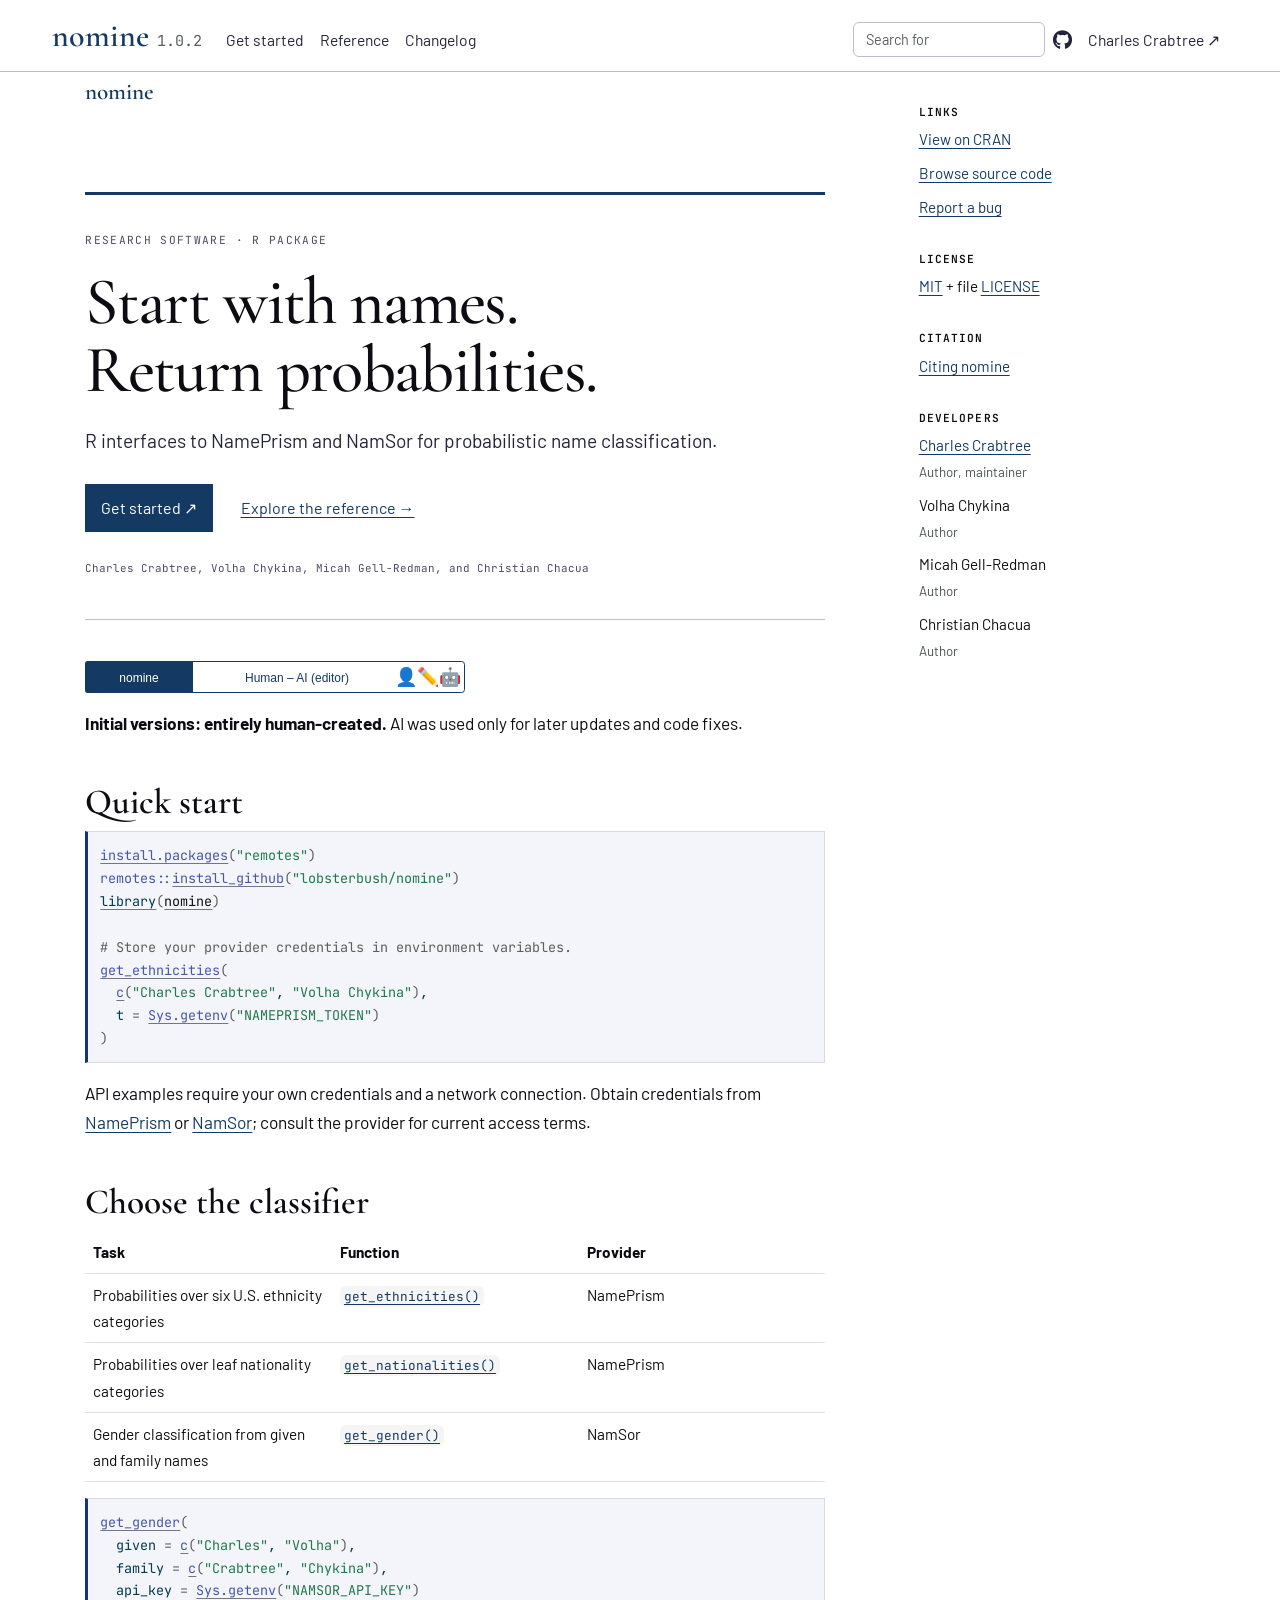
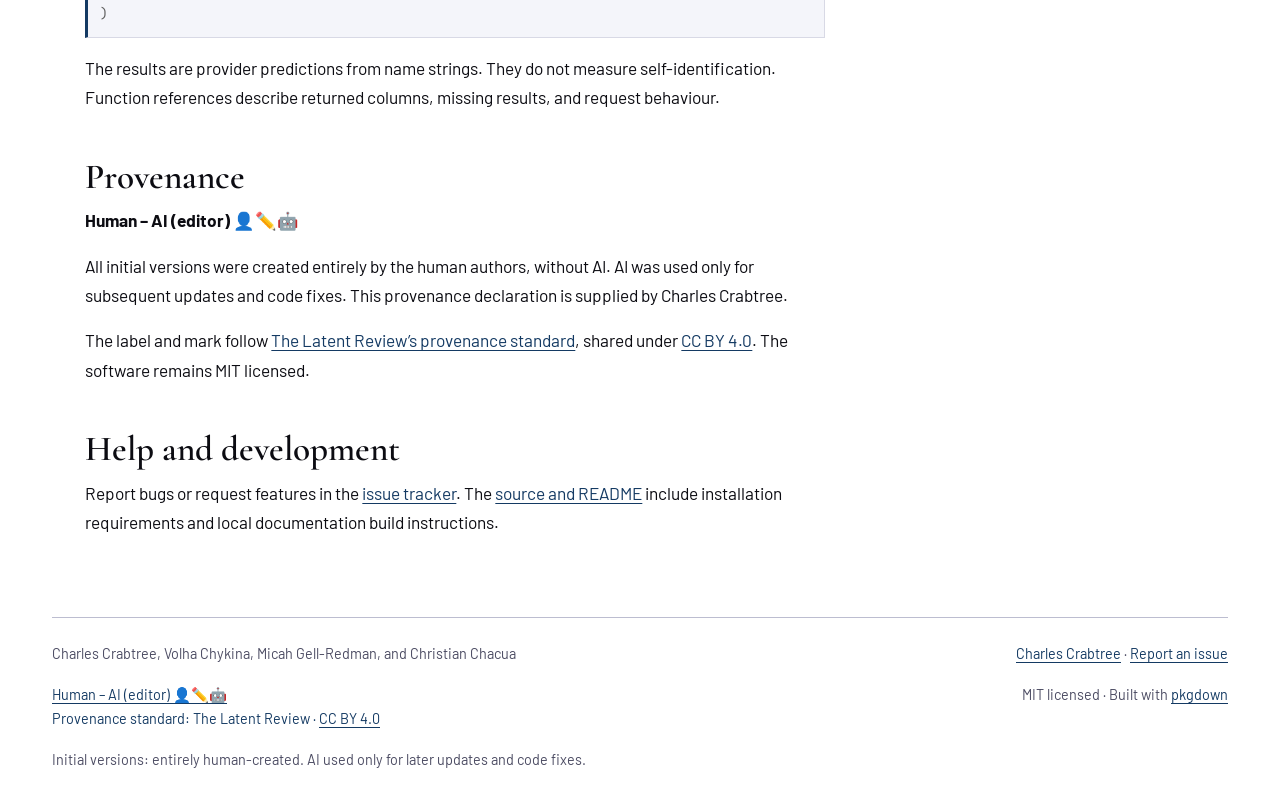
==== commit 3aa319a3: "Clarify human authorship and restrict AI credit to maintenance Co-Authored-By: warp-agent <warp-agen" ====
--- a/index.html
+++ b/index.html
@@ -70,7 +70,8 @@
 Charles Crabtree, Volha Chykina, Micah Gell-Redman, and Christian Chacua
 </p>
 </div>
-<p><a href="https://thelatentreview.com/provenance/" class="external-link"><img src="reference/figures/provenance.svg" alt="nomine: Human &gt; AI 👤&gt;🤖"></a></p>
+<p><a href="https://thelatentreview.com/provenance/" class="external-link"><img src="reference/figures/provenance.svg" alt="nomine: Human – AI (editor) 👤✏️🤖"></a></p>
+<p><strong>Initial versions: entirely human-created.</strong> AI was used only for later updates and code fixes.</p>
 <div class="section level2">
 <h2 id="quick-start">Quick start<a class="anchor" aria-label="anchor" href="#quick-start"></a>
 </h2>
@@ -129,7 +130,8 @@
 <div class="section level2">
 <h2 id="provenance">Provenance<a class="anchor" aria-label="anchor" href="#provenance"></a>
 </h2>
-<p><strong>Human &gt; AI 👤&gt;🤖</strong> — declared by Charles Crabtree: human led, with meaningful AI contributions to the work and ideas. This declaration covers the package and its documentation. The documentation build used OpenAI Codex.</p>
+<p><strong>Human – AI (editor) 👤✏️🤖</strong></p>
+<p>All initial versions were created entirely by the human authors, without AI. AI was used only for subsequent updates and code fixes. This provenance declaration is supplied by Charles Crabtree.</p>
 <p>The label and mark follow <a href="https://thelatentreview.com/provenance/" class="external-link">The Latent Review’s provenance standard</a>, shared under <a href="https://creativecommons.org/licenses/by/4.0/" class="external-link">CC BY 4.0</a>. The software remains MIT licensed.</p>
 </div>
 <div class="section level2">
@@ -183,7 +185,8 @@
 
     <footer><div class="pkgdown-footer-left">
 <p>Charles Crabtree, Volha Chykina, Micah Gell-Redman, and Christian Chacua</p>
-<p class="provenance-label"><a href="https://thelatentreview.com/provenance/" class="external-link">Human &gt; AI <span aria-hidden="true">👤&gt;🤖</span></a><br>Provenance standard: The Latent Review · <a href="https://creativecommons.org/licenses/by/4.0/" class="external-link">CC BY 4.0</a></p>
+<p class="provenance-label"><a href="https://thelatentreview.com/provenance/" class="external-link">Human – AI (editor) <span aria-hidden="true">👤✏️🤖</span></a><br>Provenance standard: The Latent Review · <a href="https://creativecommons.org/licenses/by/4.0/" class="external-link">CC BY 4.0</a></p>
+<p>Initial versions: entirely human-created. AI used only for later updates and code fixes.</p>
 </div>
 <div class="pkgdown-footer-right">
 <p><a href="https://charlescrabtree.org/" class="external-link">Charles Crabtree</a> · <a href="https://github.com/lobsterbush/nomine/issues" class="external-link">Report an issue</a></p>
--- a/extra.css
+++ b/extra.css
@@ -78,4 +78,4 @@
 .navbar { transform: none !important; }
 .template-home .repllm-hero + hr { display: none; }
 
-.provenance-badge { width: 330px; max-width: 100%; height: auto; }
+.provenance-badge, img[src$="provenance.svg"] { width: 380px; max-width: 100%; height: auto; }
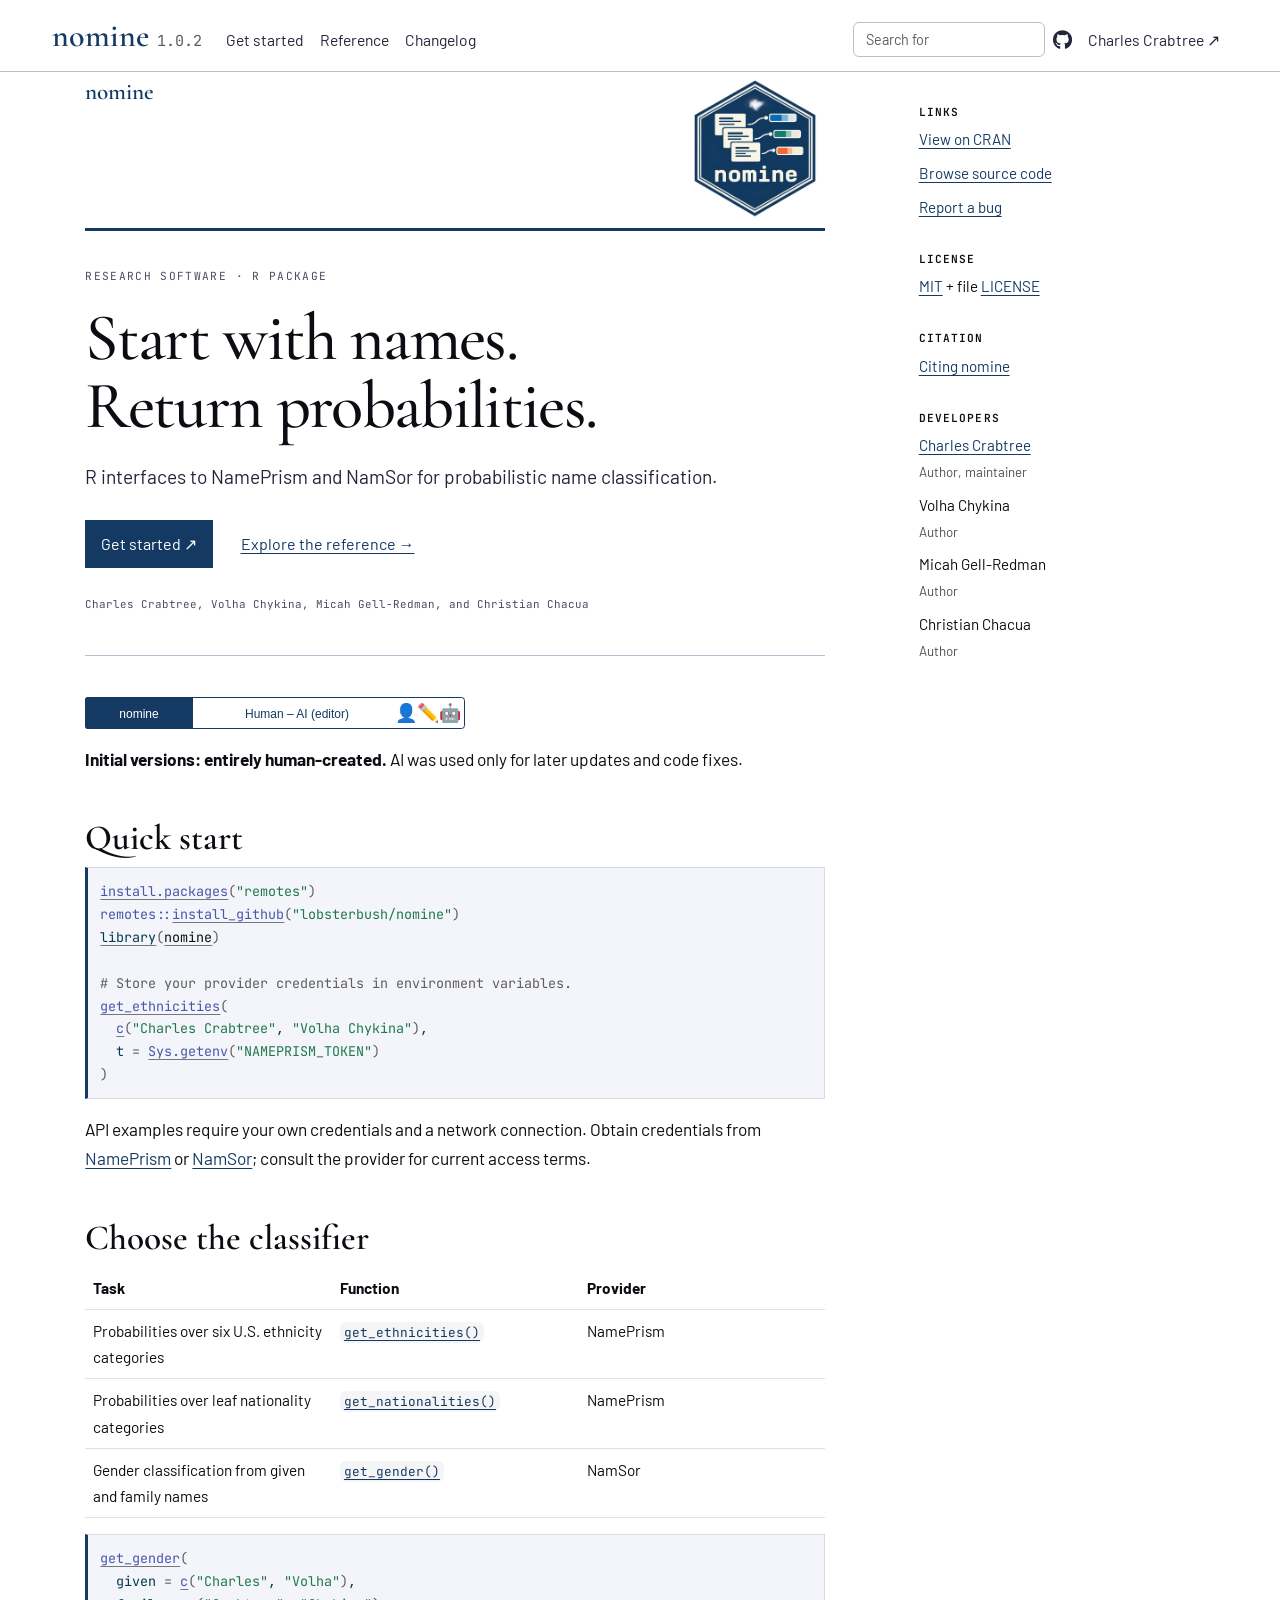
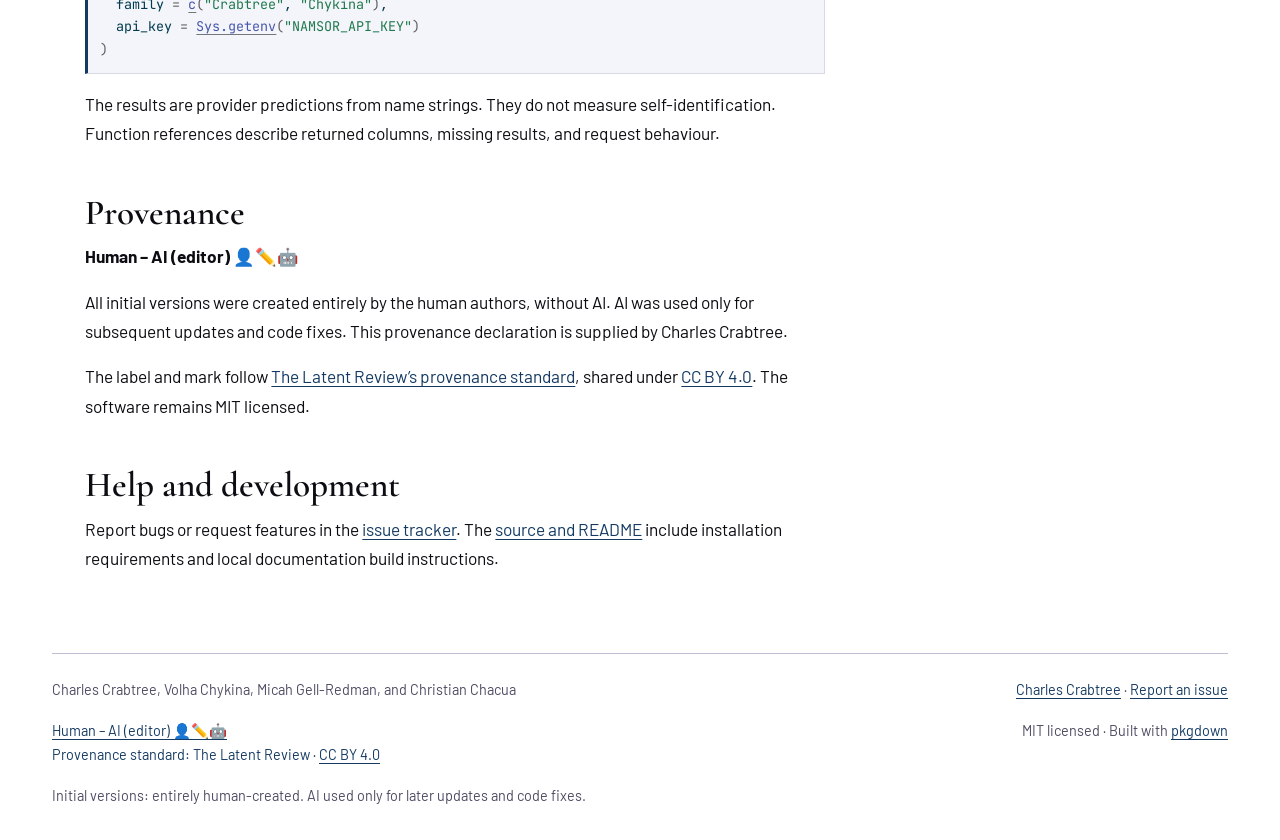
==== commit 4306cd64: "Add package hex stickers and prominent documentation links Co-Authored-By: warp-agent <warp-agent@wa" ====
--- a/index.html
+++ b/index.html
@@ -6,6 +6,11 @@
 <meta http-equiv="X-UA-Compatible" content="IE=edge">
 <meta name="viewport" content="width=device-width, initial-scale=1, shrink-to-fit=no">
 <title>R interfaces to NamePrism and NamSor for probabilistic name classification • nomine</title>
+<!-- favicons --><link rel="icon" type="image/png" sizes="96x96" href="favicon-96x96.png">
+<link rel="icon" type="”image/svg+xml”" href="favicon.svg">
+<link rel="apple-touch-icon" sizes="180x180" href="apple-touch-icon.png">
+<link rel="icon" sizes="any" href="favicon.ico">
+<link rel="manifest" href="site.webmanifest">
 <script src="deps/jquery-3.6.0/jquery-3.6.0.min.js"></script><meta name="viewport" content="width=device-width, initial-scale=1, shrink-to-fit=no">
 <link href="deps/bootstrap-5.3.1/bootstrap.min.css" rel="stylesheet">
 <script src="deps/bootstrap-5.3.1/bootstrap.bundle.min.js"></script><link href="deps/font-awesome-6.5.2/css/all.min.css" rel="stylesheet">
@@ -14,6 +19,7 @@
 <meta property="og:title" content="R interfaces to NamePrism and NamSor for probabilistic name classification">
 <meta name="description" content="R interfaces to NamePrism and NamSor for probabilistic name classification.">
 <meta property="og:description" content="R interfaces to NamePrism and NamSor for probabilistic name classification.">
+<meta property="og:image" content="https://lobsterbush.github.io/nomine/logo.png">
 <meta name="theme-color" content="#143a63">
 </head>
 <body>
@@ -51,8 +57,10 @@
 </nav><div class="container template-home">
 <div class="row">
   <main id="main" class="col-md-9"><div class="section level1">
-<div class="page-header"><h1 id="nomine">nomine<a class="anchor" aria-label="anchor" href="#nomine"></a>
-</h1></div>
+<div class="page-header">
+<img src="logo.png" class="logo" alt=""><h1 id="nomine">nomine<a class="anchor" aria-label="anchor" href="#nomine"></a>
+</h1>
+</div>
 <div class="repllm-hero">
 <p class="eyebrow">
 Research software · R package
--- a/extra.css
+++ b/extra.css
@@ -71,8 +71,10 @@
 }
 @media (prefers-reduced-motion: reduce) { *, *::before, *::after { scroll-behavior: auto !important; transition: none !important; animation: none !important; } }
 @media print { .navbar, aside, .hero-links { display: none; } main { width: 100% !important; } }
-/* The package badge is kept in the source; the site uses a typographic wordmark. */
-.page-header .logo { display: none; }
+/* Package identity is distinct from the authorship provenance label. */
+.template-home .page-header, .template-home .page-header h1 { display: flow-root; }
+.template-home .page-header img.logo { display: block; float: right; width: 140px; height: 140px; margin: 0 0 0 1rem; object-fit: contain; }
+@media (max-width: 480px) { .template-home .page-header img.logo { width: 100px; height: 100px; } }
 p, li, .hero-summary { hyphens: none; }
 
 .navbar { transform: none !important; }
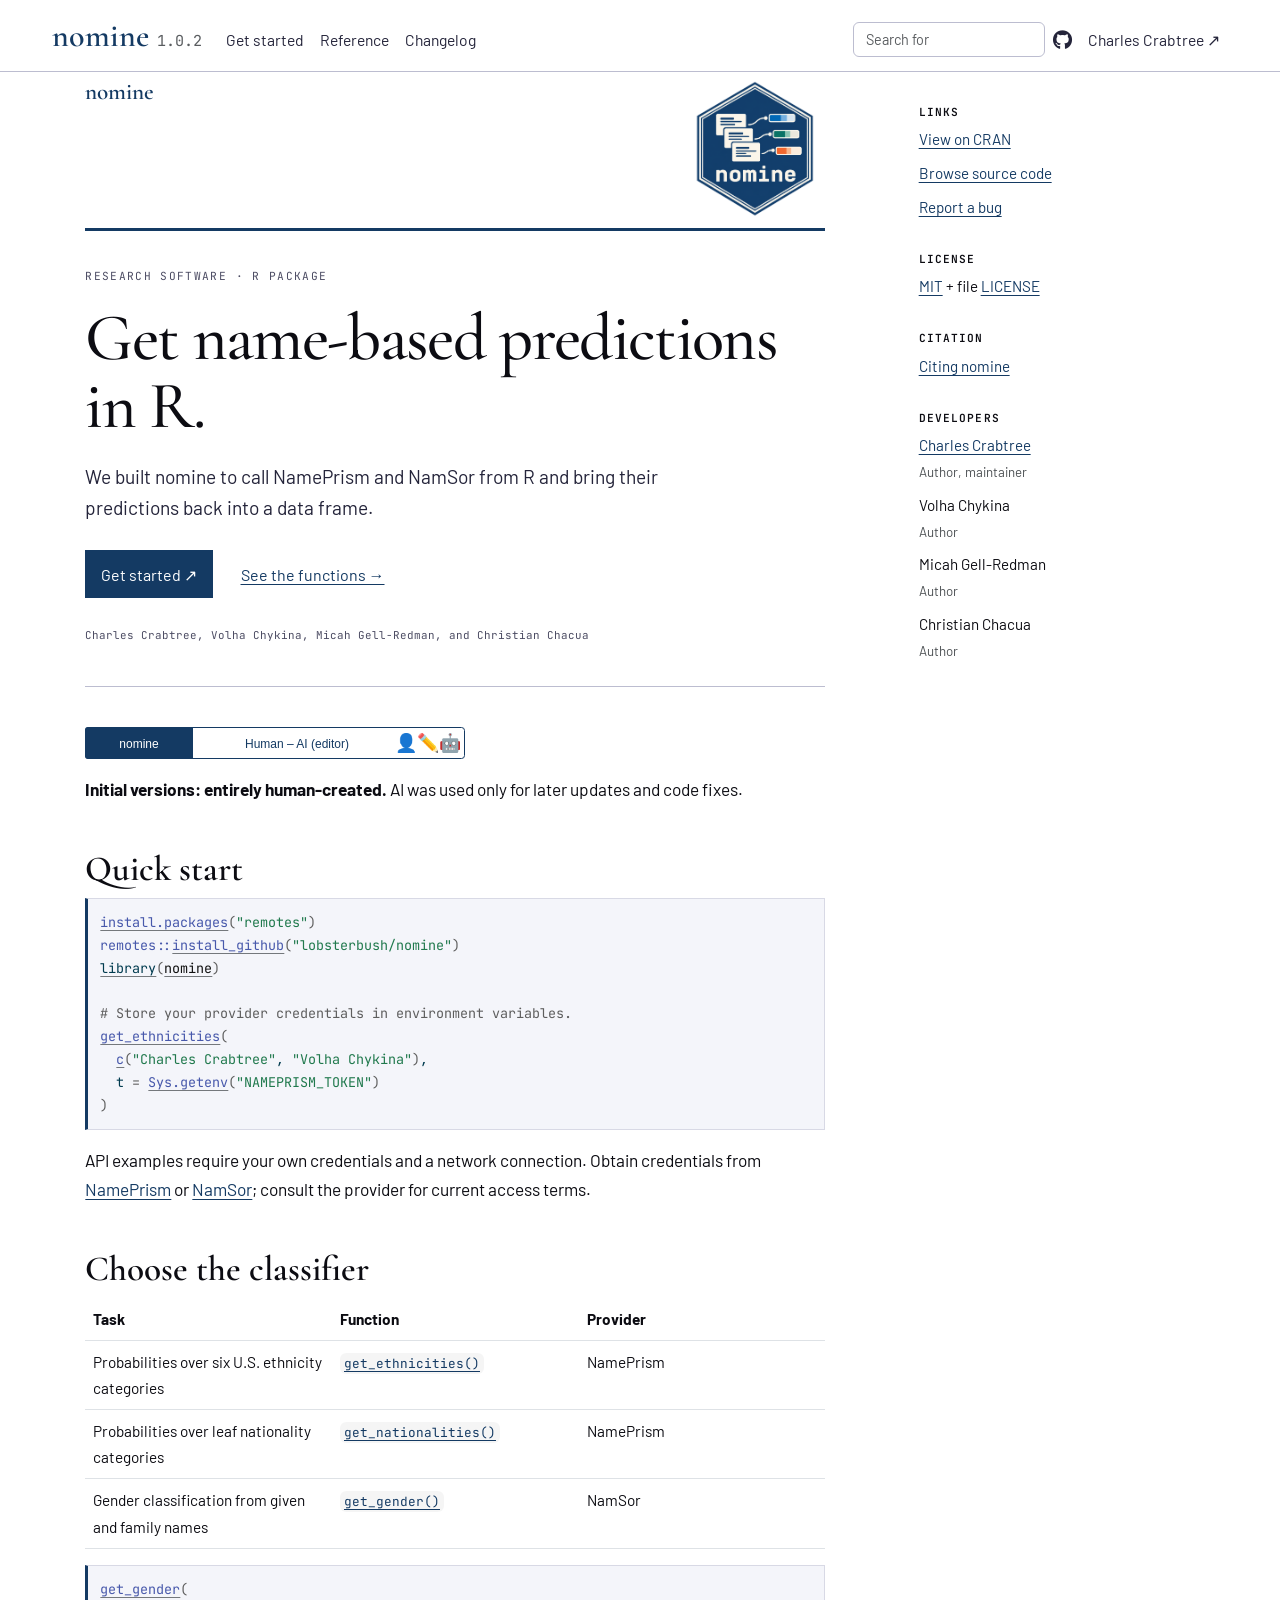
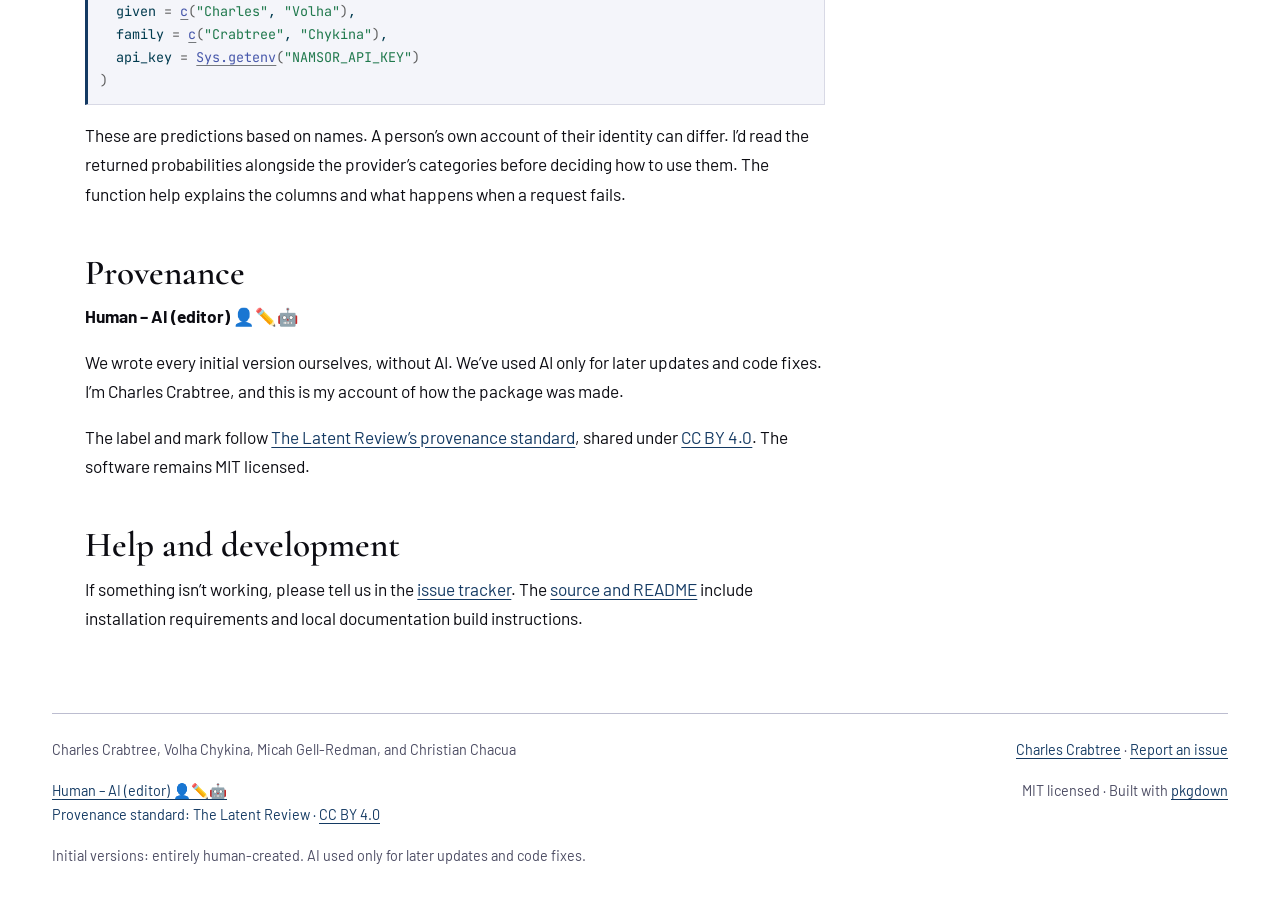
==== commit d3ffe084: "Publish revised package documentation Co-Authored-By: warp-agent <warp-agent@warp.dev>" ====
--- a/index.html
+++ b/index.html
@@ -66,13 +66,13 @@
 Research software · R package
 </p>
 <p class="hero-title">
-Start with names.<br>Return probabilities.
+Get name-based predictions in R.
 </p>
 <p class="hero-summary">
-R interfaces to NamePrism and NamSor for probabilistic name classification.
+We built nomine to call NamePrism and NamSor from R and bring their predictions back into a data frame.
 </p>
 <p class="hero-links">
-<a class="hero-primary" href="#quick-start">Get started ↗</a><a href="reference/index.html">Explore the reference →</a>
+<a class="hero-primary" href="#quick-start">Get started ↗</a><a href="reference/index.html">See the functions →</a>
 </p>
 <p class="hero-meta">
 Charles Crabtree, Volha Chykina, Micah Gell-Redman, and Christian Chacua
@@ -86,7 +86,7 @@
 <div class="sourceCode" id="cb1"><pre class="downlit sourceCode r">
 <code class="sourceCode R"><span><span class="fu"><a href="https://rdrr.io/r/utils/install.packages.html" class="external-link">install.packages</a></span><span class="op">(</span><span class="st">"remotes"</span><span class="op">)</span></span>
 <span><span class="fu">remotes</span><span class="fu">::</span><span class="fu"><a href="https://remotes.r-lib.org/reference/install_github.html" class="external-link">install_github</a></span><span class="op">(</span><span class="st">"lobsterbush/nomine"</span><span class="op">)</span></span>
-<span><span class="kw"><a href="https://rdrr.io/r/base/library.html" class="external-link">library</a></span><span class="op">(</span><span class="va"><a href="https://github.com/lobsterbush/nomine" class="external-link">nomine</a></span><span class="op">)</span></span>
+<span><span class="kw"><a href="https://rdrr.io/r/base/library.html" class="external-link">library</a></span><span class="op">(</span><span class="va"><a href="https://lobsterbush.github.io/nomine/">nomine</a></span><span class="op">)</span></span>
 <span></span>
 <span><span class="co"># Store your provider credentials in environment variables.</span></span>
 <span><span class="fu"><a href="reference/get_ethnicities.html">get_ethnicities</a></span><span class="op">(</span></span>
@@ -133,19 +133,19 @@
 <span>  family <span class="op">=</span> <span class="fu"><a href="https://rdrr.io/r/base/c.html" class="external-link">c</a></span><span class="op">(</span><span class="st">"Crabtree"</span>, <span class="st">"Chykina"</span><span class="op">)</span>,</span>
 <span>  api_key <span class="op">=</span> <span class="fu"><a href="https://rdrr.io/r/base/Sys.getenv.html" class="external-link">Sys.getenv</a></span><span class="op">(</span><span class="st">"NAMSOR_API_KEY"</span><span class="op">)</span></span>
 <span><span class="op">)</span></span></code></pre></div>
-<p>The results are provider predictions from name strings. They do not measure self-identification. Function references describe returned columns, missing results, and request behaviour.</p>
+<p>These are predictions based on names. A person’s own account of their identity can differ. I’d read the returned probabilities alongside the provider’s categories before deciding how to use them. The function help explains the columns and what happens when a request fails.</p>
 </div>
 <div class="section level2">
 <h2 id="provenance">Provenance<a class="anchor" aria-label="anchor" href="#provenance"></a>
 </h2>
 <p><strong>Human – AI (editor) 👤✏️🤖</strong></p>
-<p>All initial versions were created entirely by the human authors, without AI. AI was used only for subsequent updates and code fixes. This provenance declaration is supplied by Charles Crabtree.</p>
+<p>We wrote every initial version ourselves, without AI. We’ve used AI only for later updates and code fixes. I’m Charles Crabtree, and this is my account of how the package was made.</p>
 <p>The label and mark follow <a href="https://thelatentreview.com/provenance/" class="external-link">The Latent Review’s provenance standard</a>, shared under <a href="https://creativecommons.org/licenses/by/4.0/" class="external-link">CC BY 4.0</a>. The software remains MIT licensed.</p>
 </div>
 <div class="section level2">
 <h2 id="help-and-development">Help and development<a class="anchor" aria-label="anchor" href="#help-and-development"></a>
 </h2>
-<p>Report bugs or request features in the <a href="https://github.com/lobsterbush/nomine/issues" class="external-link">issue tracker</a>. The <a href="https://github.com/lobsterbush/nomine" class="external-link">source and README</a> include installation requirements and local documentation build instructions.</p>
+<p>If something isn’t working, please tell us in the <a href="https://github.com/lobsterbush/nomine/issues" class="external-link">issue tracker</a>. The <a href="https://github.com/lobsterbush/nomine" class="external-link">source and README</a> include installation requirements and local documentation build instructions.</p>
 </div>
 </div>
   </main><aside class="col-md-3"><div class="links">
